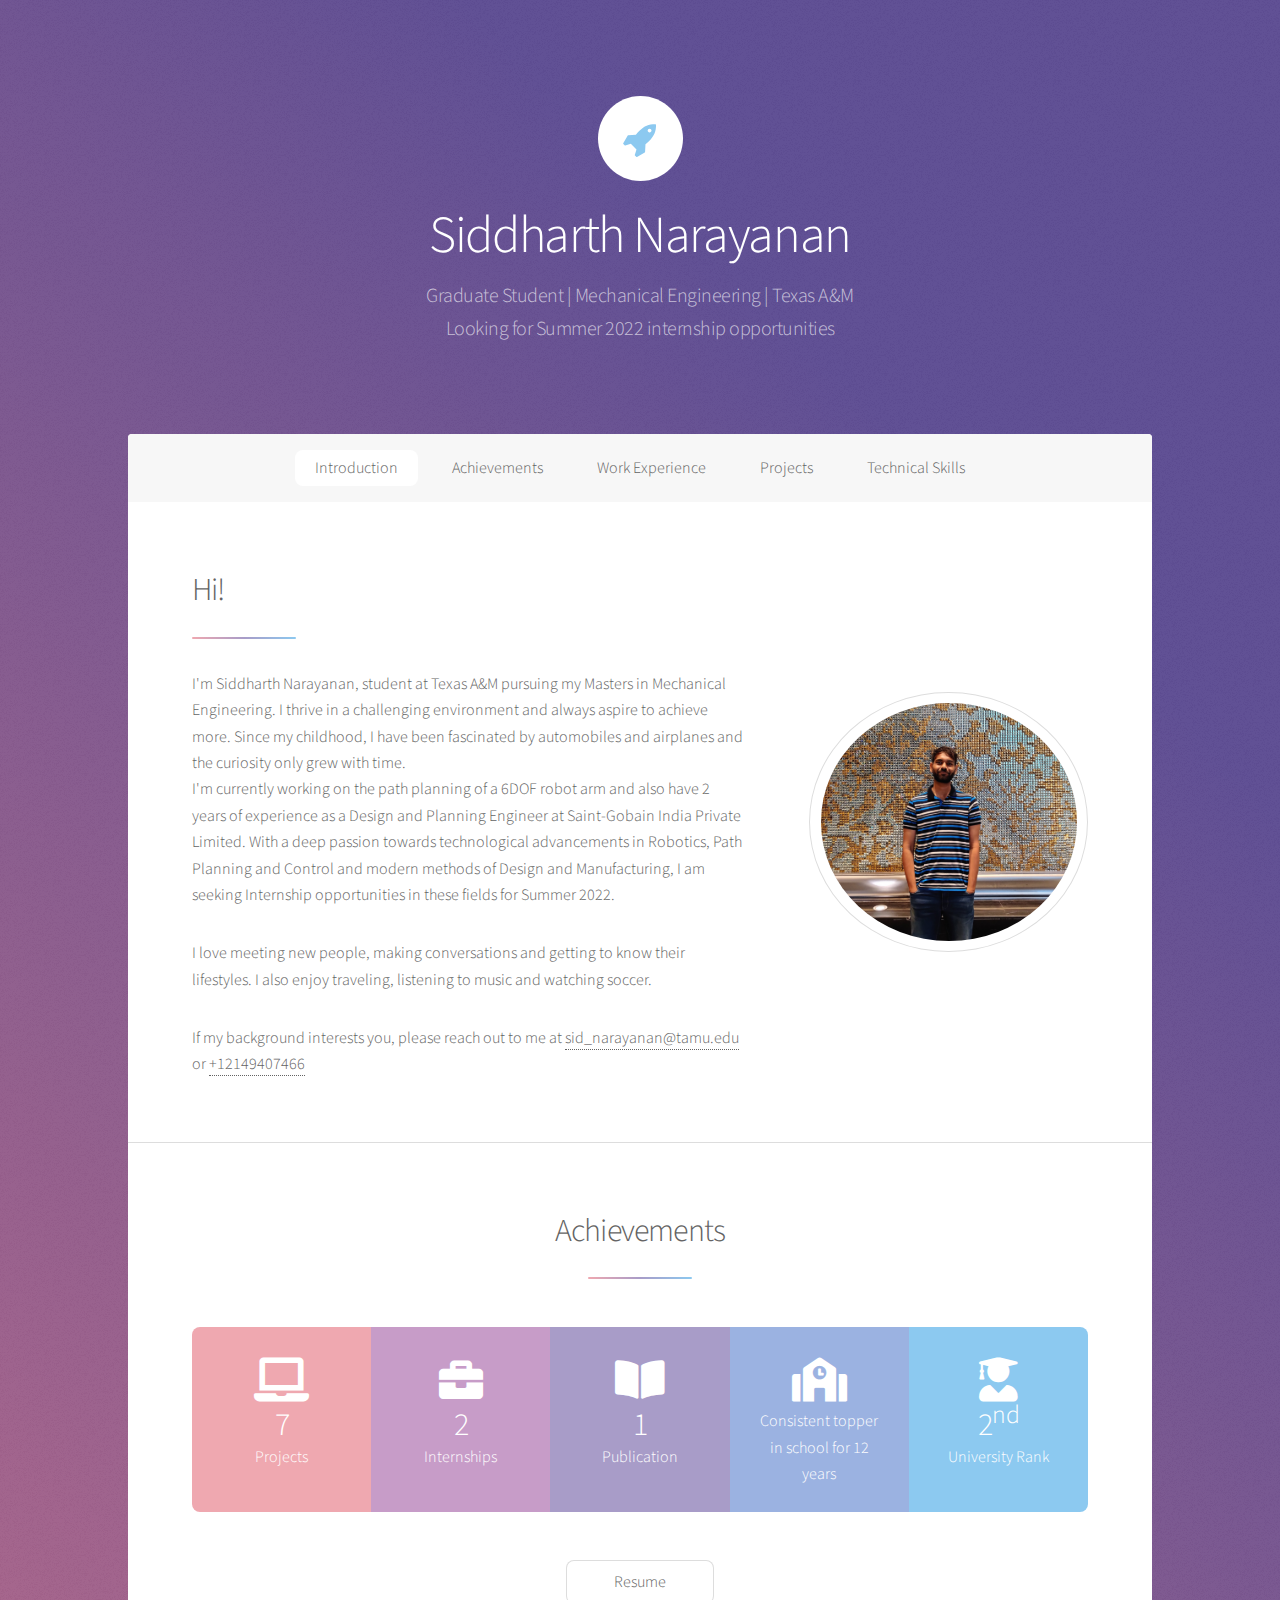
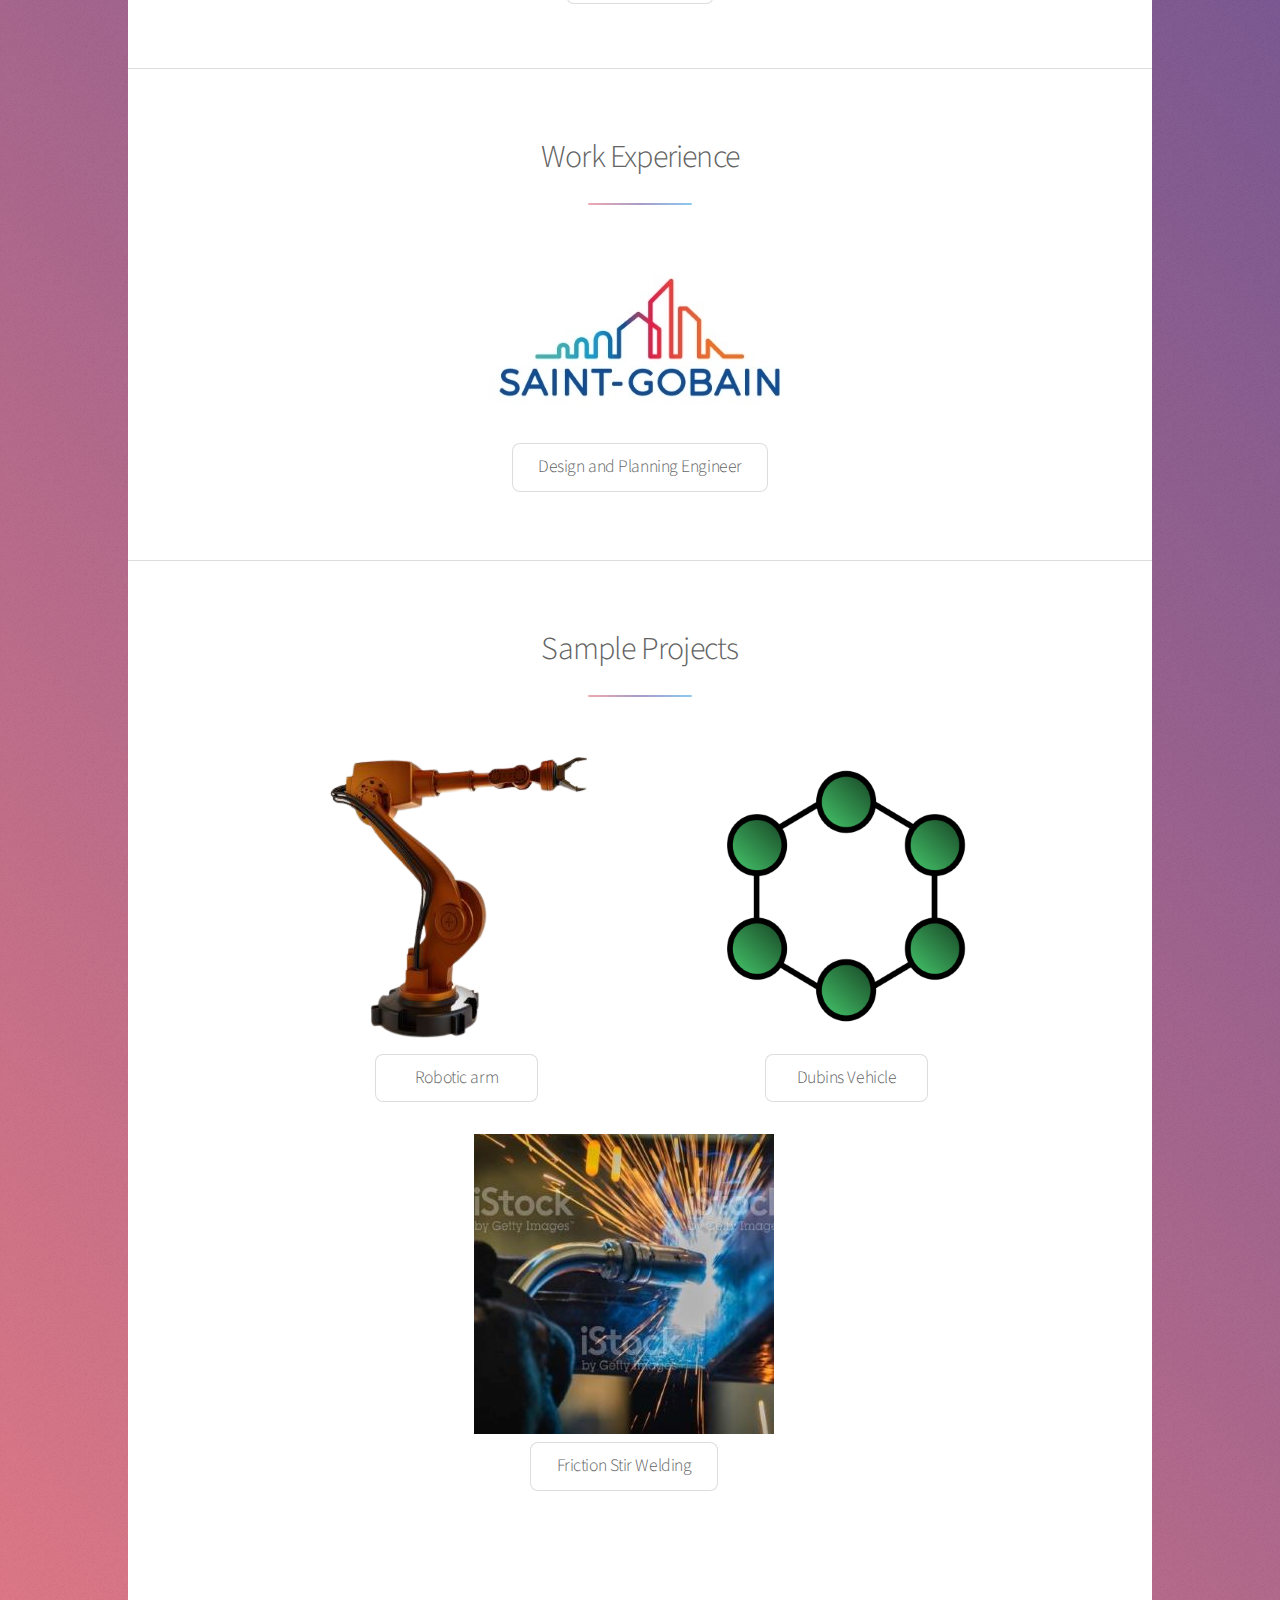
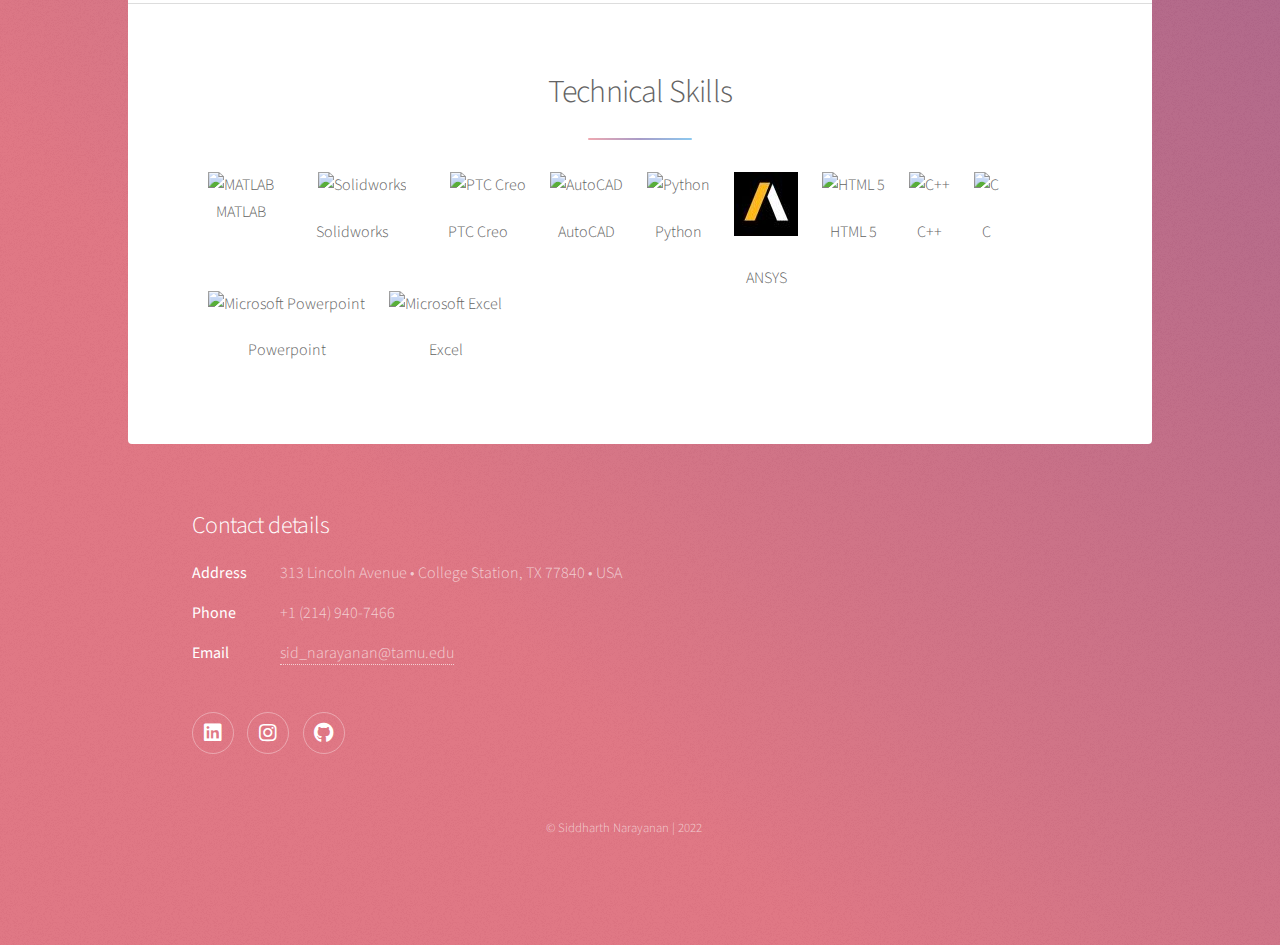
==== index.html @ 281c70d4 "Add files via upload" ====
<!DOCTYPE HTML>
<!--
	Stellar by HTML5 UP
	html5up.net | @ajlkn
	Free for personal and commercial use under the CCA 3.0 license (html5up.net/license)
-->
<html>
	<head>
		<title>Siddharth Narayanan | Portfolio</title>
		<meta charset="utf-8" />
		<meta name="viewport" content="width=device-width, initial-scale=1, user-scalable=no" />
		<link rel="stylesheet" href="assets/css/main.css" />
		<noscript><link rel="stylesheet" href="assets/css/noscript.css" /></noscript>
	</head>
	<body class="is-preload">

		<!-- Wrapper -->
			<div id="wrapper">

				<!-- Header -->
					<header id="header" class="alt">
						<span class="logo"><img src="images/logo.svg" alt="" /></span>
						<h1>Siddharth Narayanan</h1>
						<p>Graduate Student | Mechanical Engineering | Texas A&M <br />
						Looking for Summer 2022 internship opportunities</a></p>
					</header>

				<!-- Nav -->
					<nav id="nav">
						<ul>
							<li><a href="#intro" class="active">Introduction</a></li>
							<li><a href="#first"> Achievements</a></li>
							<li><a href="#second"> Work Experience</a></li>
							<li><a href="#third"> Projects</a></li>
							<li><a href="#cta">  Technical Skills </a></li>
						</ul>
					</nav>

				<!-- Main -->
					<div id="main">

						<!-- Introduction -->
							<section id="intro" class="main">
								<div class="spotlight">
									<div class="content">
										<header class="major">
											<h2>Hi!</h2>
										</header>
										<p>I'm Siddharth Narayanan, student at Texas A&M pursuing my Masters in 
										Mechanical Engineering. I thrive in a challenging environment and always aspire to achieve more. Since my childhood, I have been fascinated 
										by automobiles and airplanes and the curiosity only grew with time. <br>
										I'm currently working on the path planning of a 6DOF robot arm and also have 2 years of experience as a Design and Planning Engineer at Saint-Gobain
										India Private Limited. With a deep passion towards technological advancements in Robotics, Path Planning and Control and 
										modern methods of Design and Manufacturing, I am seeking Internship opportunities in these fields for Summer 2022.
																		
										</p>
										<p>I love meeting new people, making conversations and getting to know their lifestyles. I also enjoy traveling, listening to music and 
											watching soccer.
											</p><p>If my background interests you, please reach out to me at <a href="mailto: sid_narayanan@tamu.edu">sid_narayanan@tamu.edu</a> or 
											<a href="tel: +12149407466">+12149407466</a>	
											</a></p>
											</div>
									<span class="image"><img src="images/photo1.jpg" alt="" /></span>
								</div>
							</section>

							<section id="first" class="main special">
								<header class="major">
									<h2>Achievements</h2>
									<p>  </p>
								</header>
								<ul class="statistics">
									<li class="style1">
										<span class="icon solid fa-laptop"></span>
										<strong>7</strong> Projects
									</li>
									<li class="style2">
										<span class="icon solid fa-briefcase"></span>
										<strong>2</strong> Internships
									</li>
									<li class="style3">
										<span class="icon solid fa-book-open"></span>
										<strong>1</strong> Publication
									</li>
									
									<li class="style4">
										<span class="icon solid fa-school"></span>
										<strong></strong> Consistent topper in school for 12 years
									</li>
									<li class="style5">
										<span class="icon solid fa-user-graduate"></span>
										<strong>2<sup>nd</sup></strong> University Rank
									</li>
								</ul>
								
								<footer class="major">
									<ul class="actions special">
										<li><a href="https://drive.google.com/file/d/1MRCH_ECCJ4kxfR4cfVhWZgtIWSTdOeWS/view?usp=sharing" class="button">Resume</a></li>
									</ul>
								</footer>
							</section>

						<!-- First Section -->
							<section id="second" class="main special">
							<header class="major">
									<h2> Work Experience</h2>
							</header>
							<div class="features1">
								<article>
								
								<img src="images/photo2.jpg" alt="DP1_sg.html"  />	
									<div class="columns">
										<h4><a href="DP1_sg.html" class ="button"> Design and Planning Engineer</a></h4>
										<p></p>
									</div>
								</article>
								
							</div>
							</section>

						<!-- Second Section -->

						<section id="third" class="main special">
							<header class="major">
									<h2> Sample Projects</h2>
							</header>
							<div class="features">
							<article style = "margin: 0px 45px 0px 100px" >
								
								<img src="images/Robot.png" alt="Rob1.html"  />
									<div class="columns">
										<h4><a href="Rob1.html" class ="button"> Robotic arm </a></h4>
										<p></p>
									</div>
							</article>

							<article style = "margin: 0px 45px 0px 45px">
								
								<img src="images/dubins2.png" alt="dubins.html"  />	
									<div class="columns">
										<h4><a href="dubins.html" class ="button"> Dubins Vehicle</a></h4>
										<p></p>
									</div>
							</article>

							<article style = "margin: 0px 45px 0px 45px">
								
								<img src="images/Fricstir.jpg" alt="fricstir.html"  />	
									<div class="columns">
										<h4><a href="fricstir.html" class ="button"> Friction Stir Welding</a></h4>
										<p></p>
									</div>
							</article>

							</div>
							</section>
							

						<!-- Get Started -->
							<section id="cta" class="main special">
								<header class="major">
									<h2>Technical Skills</h2>
									<div class="row" style="margin-left: -0.5em;">
										<div class="column">
										 <figure><img src="https://img.icons8.com/fluency/80/000000/matlab.png"alt="MATLAB"/>
											<figcaption>MATLAB</figcaption></figure> 
										</div>
										<div class="column">
											<figure><img src="https://img.icons8.com/ios/64/000000/solidworks.png"style="margin: 0px 0px 20px 20px;"alt="Solidworks"/>
											   <figcaption>Solidworks</figcaption></figure> 
										</div>
										<div class="column">
											<figure><img src="https://img.icons8.com/flat-round/64/000000/ptc-creo.png"style="margin: 0px 0px 20px 20px;"alt="PTC Creo"/>
											   <figcaption>PTC Creo</figcaption></figure> 
										</div>
										<div class="column">
											<figure><img src="https://img.icons8.com/fluency/64/000000/autocad.png"style="margin: 0px 0px 20px 0px;"alt="AutoCAD"/>
											   <figcaption>AutoCAD</figcaption></figure> 
										</div>
										<div class="column">
											<figure><img src="https://img.icons8.com/color/64/000000/python--v1.png"style="margin: 0px 0px 20px 0px;"alt="Python"/>
											   <figcaption>Python</figcaption></figure> 
										</div>
										<div class="column">
											<figure><img src="images/ansys.jpg"style="margin: 0px 0px 20px 0px;"alt="ANSYS"/>
											   <figcaption>ANSYS</figcaption></figure> 
										</div>
									
										
										<div class="column">
											<figure><img src="https://img.icons8.com/color/64/000000/html-5--v1.png"style="margin: 0px 0px 20px 0px;"alt="HTML 5"/>
											   <figcaption>HTML 5</figcaption></figure> 
										</div>
										<div class="column">
											<figure><img src="https://img.icons8.com/ios/64/000000/c-plus-plus-logo.png"style="margin: 0px 0px 20px 0px;"alt="C++"/>
											   <figcaption>C++</figcaption></figure> 
										</div>
										<div class="column">
											<figure><img src="https://img.icons8.com/color/64/000000/c.png"style="margin: 0px 0px 20px 0px;"alt="C"/>
											   <figcaption>C</figcaption></figure> 
										</div>
										<div class="column">
											<figure><img src="https://img.icons8.com/color/64/000000/ms-powerpoint--v1.png"style="margin: 0px 0px 20px 0px;"alt="Microsoft Powerpoint"/>
											   <figcaption>Powerpoint</figcaption></figure> 
										</div>
										<div class="column">
											<figure><img src="https://img.icons8.com/color/64/000000/microsoft-excel-2019--v1.png"style="margin: 0px 0px 20px 0px;"alt="Microsoft Excel"/>
											   <figcaption>Excel</figcaption></figure> 
										</div>
										</div>
										
										
										

										
						
									  

								</header>
								</section>

					</div>

				<!-- Footer -->
				<footer id="footer">
					<section>
						<h2>Contact details</h2>
						<dl class="alt">
							<dt>Address</dt>
							<dd>313 Lincoln Avenue &bull; College Station, TX 77840 &bull; USA</dd>
							<dt>Phone</dt>
							<dd>+1 (214) 940-7466</dd>
							<dt>Email</dt>
							<dd><a href="#">sid_narayanan@tamu.edu</a></dd>
						</dl>	
						<ul class="icons">
							
							<li><a href="https://www.linkedin.com/in/sidnarayanan19/" class="icon brands fa-linkedin alt"><span class="label">Facebook</span></a></li>
							<li><a href="https://www.instagram.com/meet.siddharth/" class="icon brands fa-instagram alt"><span class="label">Instagram</span></a></li>
							<li><a href="#" class="icon brands fa-github alt"><span class="label">GitHub</span></a></li>
							
						</ul>
					</section>
					<p class="copyright">&copy; Siddharth Narayanan | 2022
				</footer>

			</div>

		<!-- Scripts -->
			<script src="assets/js/jquery.min.js"></script>
			<script src="assets/js/jquery.scrollex.min.js"></script>
			<script src="assets/js/jquery.scrolly.min.js"></script>
			<script src="assets/js/browser.min.js"></script>
			<script src="assets/js/breakpoints.min.js"></script>
			<script src="assets/js/util.js"></script>
			<script src="assets/js/main.js"></script>

	</body>
</html>
---- assets/css/main.css ----
@import url(fontawesome-all.min.css);
@import 'https://fonts.googleapis.com/css?family=Source+Sans+Pro:300,400';

/*
	Stellar by HTML5 UP
	html5up.net | @ajlkn
	Free for personal and commercial use under the CCA 3.0 license (html5up.net/license)
*/

html, body, div, span, applet, object,
iframe, h1, h2, h3, h4, h5, h6, p, blockquote,
pre, a, abbr, acronym, address, big, cite,
code, del, dfn, em, img, ins, kbd, q, s, samp,
small, strike, strong, sub, sup, tt, var, b,
u, i, center, dl, dt, dd, ol, ul, li, fieldset,
form, label, legend, table, caption, tbody,
tfoot, thead, tr, th, td, article, aside,
canvas, details, embed, figure, figcaption,
footer, header, hgroup, menu, nav, output, ruby,
section, summary, time, mark, audio, video {
	margin: 0;
	padding: 0;
	border: 0;
	font-size: 100%;
	font: inherit;
	vertical-align: baseline;}

article, aside, details, figcaption, figure,
footer, header, hgroup, menu, nav, section {
	display: block;}

body {
	line-height: 1;
}

ol, ul {
	list-style: none;
}

blockquote, q {
	quotes: none;
}

	blockquote:before, blockquote:after, q:before, q:after {
		content: '';
		content: none;
	}

table {
	border-collapse: collapse;
	border-spacing: 0;
}

body {
	-webkit-text-size-adjust: none;
}

mark {
	background-color: transparent;
	color: inherit;
}

input::-moz-focus-inner {
	border: 0;
	padding: 0;
}

input, select, textarea {
	-moz-appearance: none;
	-webkit-appearance: none;
	-ms-appearance: none;
	appearance: none;
}

/* Basic */

	@-ms-viewport {
		width: device-width;
	}

	body {
		-ms-overflow-style: scrollbar;
	}

	@media screen and (max-width: 480px) {

		html, body {
			min-width: 320px;
		}

	}

	html {
		box-sizing: border-box;
	}

	*, *:before, *:after {
		box-sizing: inherit;
	}

	body {
		background-color: #935d8c;
		background-image: url("images/overlay.png"), -moz-linear-gradient(45deg, #e37682 15%, #5f4d93 85%);
		background-image: url("images/overlay.png"), -webkit-linear-gradient(45deg, #e37682 15%, #5f4d93 85%);
		background-image: url("images/overlay.png"), -ms-linear-gradient(45deg, #e37682 15%, #5f4d93 85%);
		background-image: url("images/overlay.png"), linear-gradient(45deg, #e37682 15%, #5f4d93 85%);
	}

		body.is-preload *, body.is-preload *:before, body.is-preload *:after {
			-moz-animation: none !important;
			-webkit-animation: none !important;
			-ms-animation: none !important;
			animation: none !important;
			-moz-transition: none !important;
			-webkit-transition: none !important;
			-ms-transition: none !important;
			transition: none !important;
		}

/* Type */

	body {
		background-color: #935d8c;
		color: rgba(255, 255, 255, 0.65);
	}

	body, input, select, textarea {
		font-family: "Source Sans Pro", Helvetica, sans-serif;
		font-size: 17pt;
		font-weight: 300;
		line-height: 1.65;
	}

		@media screen and (max-width: 1680px) {

			body, input, select, textarea {
				font-size: 14pt;
			}

		}

		@media screen and (max-width: 1280px) {

			body, input, select, textarea {
				font-size: 12pt;
			}

		}

		@media screen and (max-width: 360px) {

			body, input, select, textarea {
				font-size: 11pt;
			}

		}

	a {
		-moz-transition: color 0.2s ease, border-bottom 0.2s ease;
		-webkit-transition: color 0.2s ease, border-bottom 0.2s ease;
		-ms-transition: color 0.2s ease, border-bottom 0.2s ease;
		transition: color 0.2s ease, border-bottom 0.2s ease;
		text-decoration: none;
		border-bottom: dotted 1px;
		color: inherit;
	}

		a:hover {
			border-bottom-color: transparent;
		}

	strong, b {
		font-weight: 400;
	}

	em, i {
		font-style: italic;
	}

	p {
		margin: 0 0 2em 0;
	}

		p.content {
			-moz-columns: 20em 2;
			-webkit-columns: 20em 2;
			-ms-columns: 20em 2;
			columns: 20em 2;
			-moz-column-gap: 2em;
			-webkit-column-gap: 2em;
			-ms-column-gap: 2em;
			column-gap: 2em;
			text-align: justify;
		}

	h1, h2, h3, h4, h5, h6 {
		font-weight: 300;
		line-height: 1.5;
		margin: 0 0 0.7em 0;
		letter-spacing: -0.025em;
	}

		h1 a, h2 a, h3 a, h4 a, h5 a, h6 a {
			color: inherit;
			text-decoration: none;
		}

	h1 {
		font-size: 2.5em;
		line-height: 1.2;
	}

	h2 {
		font-size: 1.5em;
	}

	h3 {
		font-size: 1.25em;
	}

	h4 {
		font-size: 1.1em;
	}

	h5 {
		font-size: 0.9em;
	}

	h6 {
		font-size: 0.7em;
	}

	@media screen and (max-width: 736px) {

		h1 {
			font-size: 2em;
		}

	}

	sub {
		font-size: 0.8em;
		position: relative;
		top: 0.5em;
	}

	sup {
		font-size: 0.8em;
		position: relative;
		top: -0.5em;
	}

	blockquote {
		border-left: solid 4px;
		font-style: italic;
		margin: 0 0 2em 0;
		padding: 0.5em 0 0.5em 2em;
	}

	code {
		border-radius: 8px;
		border: solid 1px;
		font-family: "Courier New", monospace;
		font-size: 0.9em;
		margin: 0 0.25em;
		padding: 0.25em 0.65em;
	}

	pre {
		-webkit-overflow-scrolling: touch;
		font-family: "Courier New", monospace;
		font-size: 0.9em;
		margin: 0 0 2em 0;
	}

		pre code {
			display: block;
			line-height: 1.75;
			padding: 1em 1.5em;
			overflow-x: auto;
		}

	hr {
		border: 0;
		border-bottom: solid 1px;
		margin: 2em 0;
	}

		hr.major {
			margin: 3em 0;
		}

	.align-left {
		text-align: left;
	}

	.align-center {
		text-align: center;
	}

	.align-right {
		text-align: right;
	}

	input, select, textarea {
		color: #ffffff;
	}

	a:hover {
		color: #ffffff;
	}

	strong, b {
		color: #ffffff;
	}

	h1, h2, h3, h4, h5, h6 {
		color: #ffffff;
	}

	blockquote {
		border-left-color: rgba(255, 255, 255, 0.35);
	}

	code {
		background: rgba(255, 255, 255, 0.075);
		border-color: rgba(255, 255, 255, 0.35);
	}

	hr {
		border-bottom-color: rgba(255, 255, 255, 0.35);
	}

/* Row */

	.row {
		display: flex;
		flex-wrap: wrap;
		box-sizing: border-box;
		align-items: stretch;
	}

		.row > * {
			box-sizing: border-box;
		}

		.row.gtr-uniform > * > :last-child {
			margin-bottom: 0;
		}

		.row.aln-left {
			justify-content: flex-start;
		}

		.row.aln-center {
			justify-content: center;
		}

		.row.aln-right {
			justify-content: flex-end;
		}

		.row.aln-top {
			align-items: flex-start;
		}

		.row.aln-middle {
			align-items: center;
		}

		.row.aln-bottom {
			align-items: flex-end;
		}

		.row > .imp {
			order: -1;
		}

		.row > .col-1 {
			width: 8.33333%;
		}

		.row > .off-1 {
			margin-left: 8.33333%;
		}

		.row > .col-2 {
			width: 16.66667%;
		}

		.row > .off-2 {
			margin-left: 16.66667%;
		}

		.row > .col-3 {
			width: 25%;
		}

		.row > .off-3 {
			margin-left: 25%;
		}

		.row > .col-4 {
			width: 33.33333%;
		}

		.row > .off-4 {
			margin-left: 33.33333%;
		}

		.row > .col-5 {
			width: 41.66667%;
		}

		.row > .off-5 {
			margin-left: 41.66667%;
		}

		.row > .col-6 {
			width: 50%;
		}

		.row > .off-6 {
			margin-left: 50%;
		}

		.row > .col-7 {
			width: 58.33333%;
		}

		.row > .off-7 {
			margin-left: 58.33333%;
		}

		.row > .col-8 {
			width: 66.66667%;
		}

		.row > .off-8 {
			margin-left: 66.66667%;
		}

		.row > .col-9 {
			width: 75%;
		}

		.row > .off-9 {
			margin-left: 75%;
		}

		.row > .col-10 {
			width: 83.33333%;
		}

		.row > .off-10 {
			margin-left: 83.33333%;
		}

		.row > .col-11 {
			width: 91.66667%;
		}

		.row > .off-11 {
			margin-left: 91.66667%;
		}

		.row > .col-12 {
			width: 100%;
		}

		.row > .off-12 {
			margin-left: 100%;
		}

		.row.gtr-0 {
			margin-top: 0;
			margin-left: 0em;
		}

			.row.gtr-0 > * {
				padding: 0 0 0 0em;
			}

			.row.gtr-0.gtr-uniform {
				margin-top: 0em;
			}

				.row.gtr-0.gtr-uniform > * {
					padding-top: 0em;
				}

		.row.gtr-25 {
			margin-top: 0;
			margin-left: -0.375em;
		}

			.row.gtr-25 > * {
				padding: 0 0 0 0.375em;
			}

			.row.gtr-25.gtr-uniform {
				margin-top: -0.375em;
			}

				.row.gtr-25.gtr-uniform > * {
					padding-top: 0.375em;
				}

		.row.gtr-50 {
			margin-top: 0;
			margin-left: -0.75em;
		}

			.row.gtr-50 > * {
				padding: 0 0 0 0.75em;
			}

			.row.gtr-50.gtr-uniform {
				margin-top: -0.75em;
			}

				.row.gtr-50.gtr-uniform > * {
					padding-top: 0.75em;
				}

		.row {
			margin-top: 0;
			margin-left: -1.5em;
		}

			.row > * {
				padding: 0 0 0 1.5em;
			}

			.row.gtr-uniform {
				margin-top: -1.5em;
			}

				.row.gtr-uniform > * {
					padding-top: 1.5em;
				}

		.row.gtr-150 {
			margin-top: 0;
			margin-left: -2.25em;
		}

			.row.gtr-150 > * {
				padding: 0 0 0 2.25em;
			}

			.row.gtr-150.gtr-uniform {
				margin-top: -2.25em;
			}

				.row.gtr-150.gtr-uniform > * {
					padding-top: 2.25em;
				}

		.row.gtr-200 {
			margin-top: 0;
			margin-left: -3em;
		}

			.row.gtr-200 > * {
				padding: 0 0 0 3em;
			}

			.row.gtr-200.gtr-uniform {
				margin-top: -3em;
			}

				.row.gtr-200.gtr-uniform > * {
					padding-top: 3em;
				}

		@media screen and (max-width: 1680px) {

			.row {
				display: flex;
				flex-wrap: wrap;
				box-sizing: border-box;
				align-items: stretch;
			}

				.row > * {
					box-sizing: border-box;
				}

				.row.gtr-uniform > * > :last-child {
					margin-bottom: 0;
				}

				.row.aln-left {
					justify-content: flex-start;
				}

				.row.aln-center {
					justify-content: center;
				}

				.row.aln-right {
					justify-content: flex-end;
				}

				.row.aln-top {
					align-items: flex-start;
				}

				.row.aln-middle {
					align-items: center;
				}

				.row.aln-bottom {
					align-items: flex-end;
				}

				.row > .imp-xlarge {
					order: -1;
				}

				.row > .col-1-xlarge {
					width: 8.33333%;
				}

				.row > .off-1-xlarge {
					margin-left: 8.33333%;
				}

				.row > .col-2-xlarge {
					width: 16.66667%;
				}

				.row > .off-2-xlarge {
					margin-left: 16.66667%;
				}

				.row > .col-3-xlarge {
					width: 25%;
				}

				.row > .off-3-xlarge {
					margin-left: 25%;
				}

				.row > .col-4-xlarge {
					width: 33.33333%;
				}

				.row > .off-4-xlarge {
					margin-left: 33.33333%;
				}

				.row > .col-5-xlarge {
					width: 41.66667%;
				}

				.row > .off-5-xlarge {
					margin-left: 41.66667%;
				}

				.row > .col-6-xlarge {
					width: 50%;
				}

				.row > .off-6-xlarge {
					margin-left: 50%;
				}

				.row > .col-7-xlarge {
					width: 58.33333%;
				}

				.row > .off-7-xlarge {
					margin-left: 58.33333%;
				}

				.row > .col-8-xlarge {
					width: 66.66667%;
				}

				.row > .off-8-xlarge {
					margin-left: 66.66667%;
				}

				.row > .col-9-xlarge {
					width: 75%;
				}

				.row > .off-9-xlarge {
					margin-left: 75%;
				}

				.row > .col-10-xlarge {
					width: 83.33333%;
				}

				.row > .off-10-xlarge {
					margin-left: 83.33333%;
				}

				.row > .col-11-xlarge {
					width: 91.66667%;
				}

				.row > .off-11-xlarge {
					margin-left: 91.66667%;
				}

				.row > .col-12-xlarge {
					width: 100%;
				}

				.row > .off-12-xlarge {
					margin-left: 100%;
				}

				.row.gtr-0 {
					margin-top: 0;
					margin-left: 0em;
				}

					.row.gtr-0 > * {
						padding: 0 0 0 0em;
					}

					.row.gtr-0.gtr-uniform {
						margin-top: 0em;
					}

						.row.gtr-0.gtr-uniform > * {
							padding-top: 0em;
						}

				.row.gtr-25 {
					margin-top: 0;
					margin-left: -0.375em;
				}

					.row.gtr-25 > * {
						padding: 0 0 0 0.375em;
					}

					.row.gtr-25.gtr-uniform {
						margin-top: -0.375em;
					}

						.row.gtr-25.gtr-uniform > * {
							padding-top: 0.375em;
						}

				.row.gtr-50 {
					margin-top: 0;
					margin-left: -0.75em;
				}

					.row.gtr-50 > * {
						padding: 0 0 0 0.75em;
					}

					.row.gtr-50.gtr-uniform {
						margin-top: -0.75em;
					}

						.row.gtr-50.gtr-uniform > * {
							padding-top: 0.75em;
						}

				.row {
					margin-top: 0;
					margin-left: -1.5em;
				}

					.row > * {
						padding: 0 0 0 1.5em;
					}

					.row.gtr-uniform {
						margin-top: -1.5em;
					}

						.row.gtr-uniform > * {
							padding-top: 1.5em;
						}

				.row.gtr-150 {
					margin-top: 0;
					margin-left: -2.25em;
				}

					.row.gtr-150 > * {
						padding: 0 0 0 2.25em;
					}

					.row.gtr-150.gtr-uniform {
						margin-top: -2.25em;
					}

						.row.gtr-150.gtr-uniform > * {
							padding-top: 2.25em;
						}

				.row.gtr-200 {
					margin-top: 0;
					margin-left: -3em;
				}

					.row.gtr-200 > * {
						padding: 0 0 0 3em;
					}

					.row.gtr-200.gtr-uniform {
						margin-top: -3em;
					}

						.row.gtr-200.gtr-uniform > * {
							padding-top: 3em;
						}

		}

		@media screen and (max-width: 1280px) {

			.row {
				display: flex;
				flex-wrap: wrap;
				box-sizing: border-box;
				align-items: stretch;
			}

				.row > * {
					box-sizing: border-box;
				}

				.row.gtr-uniform > * > :last-child {
					margin-bottom: 0;
				}

				.row.aln-left {
					justify-content: flex-start;
				}

				.row.aln-center {
					justify-content: center;
				}

				.row.aln-right {
					justify-content: flex-end;
				}

				.row.aln-top {
					align-items: flex-start;
				}

				.row.aln-middle {
					align-items: center;
				}

				.row.aln-bottom {
					align-items: flex-end;
				}

				.row > .imp-large {
					order: -1;
				}

				.row > .col-1-large {
					width: 8.33333%;
				}

				.row > .off-1-large {
					margin-left: 8.33333%;
				}

				.row > .col-2-large {
					width: 16.66667%;
				}

				.row > .off-2-large {
					margin-left: 16.66667%;
				}

				.row > .col-3-large {
					width: 25%;
				}

				.row > .off-3-large {
					margin-left: 25%;
				}

				.row > .col-4-large {
					width: 33.33333%;
				}

				.row > .off-4-large {
					margin-left: 33.33333%;
				}

				.row > .col-5-large {
					width: 41.66667%;
				}

				.row > .off-5-large {
					margin-left: 41.66667%;
				}

				.row > .col-6-large {
					width: 50%;
				}

				.row > .off-6-large {
					margin-left: 50%;
				}

				.row > .col-7-large {
					width: 58.33333%;
				}

				.row > .off-7-large {
					margin-left: 58.33333%;
				}

				.row > .col-8-large {
					width: 66.66667%;
				}

				.row > .off-8-large {
					margin-left: 66.66667%;
				}

				.row > .col-9-large {
					width: 75%;
				}

				.row > .off-9-large {
					margin-left: 75%;
				}

				.row > .col-10-large {
					width: 83.33333%;
				}

				.row > .off-10-large {
					margin-left: 83.33333%;
				}

				.row > .col-11-large {
					width: 91.66667%;
				}

				.row > .off-11-large {
					margin-left: 91.66667%;
				}

				.row > .col-12-large {
					width: 100%;
				}

				.row > .off-12-large {
					margin-left: 100%;
				}

				.row.gtr-0 {
					margin-top: 0;
					margin-left: 0em;
				}

					.row.gtr-0 > * {
						padding: 0 0 0 0em;
					}

					.row.gtr-0.gtr-uniform {
						margin-top: 0em;
					}

						.row.gtr-0.gtr-uniform > * {
							padding-top: 0em;
						}

				.row.gtr-25 {
					margin-top: 0;
					margin-left: -0.375em;
				}

					.row.gtr-25 > * {
						padding: 0 0 0 0.375em;
					}

					.row.gtr-25.gtr-uniform {
						margin-top: -0.375em;
					}

						.row.gtr-25.gtr-uniform > * {
							padding-top: 0.375em;
						}

				.row.gtr-50 {
					margin-top: 0;
					margin-left: -0.75em;
				}

					.row.gtr-50 > * {
						padding: 0 0 0 0.75em;
					}

					.row.gtr-50.gtr-uniform {
						margin-top: -0.75em;
					}

						.row.gtr-50.gtr-uniform > * {
							padding-top: 0.75em;
						}

				.row {
					margin-top: 0;
					margin-left: -1.5em;
				}

					.row > * {
						padding: 0 0 0 1.5em;
					}

					.row.gtr-uniform {
						margin-top: -1.5em;
					}

						.row.gtr-uniform > * {
							padding-top: 1.5em;
						}

				.row.gtr-150 {
					margin-top: 0;
					margin-left: -2.25em;
				}

					.row.gtr-150 > * {
						padding: 0 0 0 2.25em;
					}

					.row.gtr-150.gtr-uniform {
						margin-top: -2.25em;
					}

						.row.gtr-150.gtr-uniform > * {
							padding-top: 2.25em;
						}

				.row.gtr-200 {
					margin-top: 0;
					margin-left: -3em;
				}

					.row.gtr-200 > * {
						padding: 0 0 0 3em;
					}

					.row.gtr-200.gtr-uniform {
						margin-top: -3em;
					}

						.row.gtr-200.gtr-uniform > * {
							padding-top: 3em;
						}

		}

		@media screen and (max-width: 980px) {

			.row {
				display: flex;
				flex-wrap: wrap;
				box-sizing: border-box;
				align-items: stretch;
			}

				.row > * {
					box-sizing: border-box;
				}

				.row.gtr-uniform > * > :last-child {
					margin-bottom: 0;
				}

				.row.aln-left {
					justify-content: flex-start;
				}

				.row.aln-center {
					justify-content: center;
				}

				.row.aln-right {
					justify-content: flex-end;
				}

				.row.aln-top {
					align-items: flex-start;
				}

				.row.aln-middle {
					align-items: center;
				}

				.row.aln-bottom {
					align-items: flex-end;
				}

				.row > .imp-medium {
					order: -1;
				}

				.row > .col-1-medium {
					width: 8.33333%;
				}

				.row > .off-1-medium {
					margin-left: 8.33333%;
				}

				.row > .col-2-medium {
					width: 16.66667%;
				}

				.row > .off-2-medium {
					margin-left: 16.66667%;
				}

				.row > .col-3-medium {
					width: 25%;
				}

				.row > .off-3-medium {
					margin-left: 25%;
				}

				.row > .col-4-medium {
					width: 33.33333%;
				}

				.row > .off-4-medium {
					margin-left: 33.33333%;
				}

				.row > .col-5-medium {
					width: 41.66667%;
				}

				.row > .off-5-medium {
					margin-left: 41.66667%;
				}

				.row > .col-6-medium {
					width: 50%;
				}

				.row > .off-6-medium {
					margin-left: 50%;
				}

				.row > .col-7-medium {
					width: 58.33333%;
				}

				.row > .off-7-medium {
					margin-left: 58.33333%;
				}

				.row > .col-8-medium {
					width: 66.66667%;
				}

				.row > .off-8-medium {
					margin-left: 66.66667%;
				}

				.row > .col-9-medium {
					width: 75%;
				}

				.row > .off-9-medium {
					margin-left: 75%;
				}

				.row > .col-10-medium {
					width: 83.33333%;
				}

				.row > .off-10-medium {
					margin-left: 83.33333%;
				}

				.row > .col-11-medium {
					width: 91.66667%;
				}

				.row > .off-11-medium {
					margin-left: 91.66667%;
				}

				.row > .col-12-medium {
					width: 100%;
				}

				.row > .off-12-medium {
					margin-left: 100%;
				}

				.row.gtr-0 {
					margin-top: 0;
					margin-left: 0em;
				}

					.row.gtr-0 > * {
						padding: 0 0 0 0em;
					}

					.row.gtr-0.gtr-uniform {
						margin-top: 0em;
					}

						.row.gtr-0.gtr-uniform > * {
							padding-top: 0em;
						}

				.row.gtr-25 {
					margin-top: 0;
					margin-left: -0.375em;
				}

					.row.gtr-25 > * {
						padding: 0 0 0 0.375em;
					}

					.row.gtr-25.gtr-uniform {
						margin-top: -0.375em;
					}

						.row.gtr-25.gtr-uniform > * {
							padding-top: 0.375em;
						}

				.row.gtr-50 {
					margin-top: 0;
					margin-left: -0.75em;
				}

					.row.gtr-50 > * {
						padding: 0 0 0 0.75em;
					}

					.row.gtr-50.gtr-uniform {
						margin-top: -0.75em;
					}

						.row.gtr-50.gtr-uniform > * {
							padding-top: 0.75em;
						}

				.row {
					margin-top: 0;
					margin-left: -1.5em;
				}

					.row > * {
						padding: 0 0 0 1.5em;
					}

					.row.gtr-uniform {
						margin-top: -1.5em;
					}

						.row.gtr-uniform > * {
							padding-top: 1.5em;
						}

				.row.gtr-150 {
					margin-top: 0;
					margin-left: -2.25em;
				}

					.row.gtr-150 > * {
						padding: 0 0 0 2.25em;
					}

					.row.gtr-150.gtr-uniform {
						margin-top: -2.25em;
					}

						.row.gtr-150.gtr-uniform > * {
							padding-top: 2.25em;
						}

				.row.gtr-200 {
					margin-top: 0;
					margin-left: -3em;
				}

					.row.gtr-200 > * {
						padding: 0 0 0 3em;
					}

					.row.gtr-200.gtr-uniform {
						margin-top: -3em;
					}

						.row.gtr-200.gtr-uniform > * {
							padding-top: 3em;
						}

		}

		@media screen and (max-width: 736px) {

			.row {
				display: flex;
				flex-wrap: wrap;
				box-sizing: border-box;
				align-items: stretch;
			}

				.row > * {
					box-sizing: border-box;
				}

				.row.gtr-uniform > * > :last-child {
					margin-bottom: 0;
				}

				.row.aln-left {
					justify-content: flex-start;
				}

				.row.aln-center {
					justify-content: center;
				}

				.row.aln-right {
					justify-content: flex-end;
				}

				.row.aln-top {
					align-items: flex-start;
				}

				.row.aln-middle {
					align-items: center;
				}

				.row.aln-bottom {
					align-items: flex-end;
				}

				.row > .imp-small {
					order: -1;
				}

				.row > .col-1-small {
					width: 8.33333%;
				}

				.row > .off-1-small {
					margin-left: 8.33333%;
				}

				.row > .col-2-small {
					width: 16.66667%;
				}

				.row > .off-2-small {
					margin-left: 16.66667%;
				}

				.row > .col-3-small {
					width: 25%;
				}

				.row > .off-3-small {
					margin-left: 25%;
				}

				.row > .col-4-small {
					width: 33.33333%;
				}

				.row > .off-4-small {
					margin-left: 33.33333%;
				}

				.row > .col-5-small {
					width: 41.66667%;
				}

				.row > .off-5-small {
					margin-left: 41.66667%;
				}

				.row > .col-6-small {
					width: 50%;
				}

				.row > .off-6-small {
					margin-left: 50%;
				}

				.row > .col-7-small {
					width: 58.33333%;
				}

				.row > .off-7-small {
					margin-left: 58.33333%;
				}

				.row > .col-8-small {
					width: 66.66667%;
				}

				.row > .off-8-small {
					margin-left: 66.66667%;
				}

				.row > .col-9-small {
					width: 75%;
				}

				.row > .off-9-small {
					margin-left: 75%;
				}

				.row > .col-10-small {
					width: 83.33333%;
				}

				.row > .off-10-small {
					margin-left: 83.33333%;
				}

				.row > .col-11-small {
					width: 91.66667%;
				}

				.row > .off-11-small {
					margin-left: 91.66667%;
				}

				.row > .col-12-small {
					width: 100%;
				}

				.row > .off-12-small {
					margin-left: 100%;
				}

				.row.gtr-0 {
					margin-top: 0;
					margin-left: 0em;
				}

					.row.gtr-0 > * {
						padding: 0 0 0 0em;
					}

					.row.gtr-0.gtr-uniform {
						margin-top: 0em;
					}

						.row.gtr-0.gtr-uniform > * {
							padding-top: 0em;
						}

				.row.gtr-25 {
					margin-top: 0;
					margin-left: -0.25em;
				}

					.row.gtr-25 > * {
						padding: 0 0 0 0.25em;
					}

					.row.gtr-25.gtr-uniform {
						margin-top: -0.25em;
					}

						.row.gtr-25.gtr-uniform > * {
							padding-top: 0.25em;
						}

				.row.gtr-50 {
					margin-top: 0;
					margin-left: -0.5em;
				}

					.row.gtr-50 > * {
						padding: 0 0 0 0.5em;
					}

					.row.gtr-50.gtr-uniform {
						margin-top: -0.5em;
					}

						.row.gtr-50.gtr-uniform > * {
							padding-top: 0.5em;
						}

				.row {
					margin-top: 0;
					margin-left: -1em;
				}

					.row > * {
						padding: 0 0 0 1em;
					}

					.row.gtr-uniform {
						margin-top: -1em;
					}

						.row.gtr-uniform > * {
							padding-top: 1em;
						}

				.row.gtr-150 {
					margin-top: 0;
					margin-left: -1.5em;
				}

					.row.gtr-150 > * {
						padding: 0 0 0 1.5em;
					}

					.row.gtr-150.gtr-uniform {
						margin-top: -1.5em;
					}

						.row.gtr-150.gtr-uniform > * {
							padding-top: 1.5em;
						}

				.row.gtr-200 {
					margin-top: 0;
					margin-left: -2em;
				}

					.row.gtr-200 > * {
						padding: 0 0 0 2em;
					}

					.row.gtr-200.gtr-uniform {
						margin-top: -2em;
					}

						.row.gtr-200.gtr-uniform > * {
							padding-top: 2em;
						}

		}

		@media screen and (max-width: 480px) {

			.row {
				display: flex;
				flex-wrap: wrap;
				box-sizing: border-box;
				align-items: stretch;
			}

				.row > * {
					box-sizing: border-box;
				}

				.row.gtr-uniform > * > :last-child {
					margin-bottom: 0;
				}

				.row.aln-left {
					justify-content: flex-start;
				}

				.row.aln-center {
					justify-content: center;
				}

				.row.aln-right {
					justify-content: flex-end;
				}

				.row.aln-top {
					align-items: flex-start;
				}

				.row.aln-middle {
					align-items: center;
				}

				.row.aln-bottom {
					align-items: flex-end;
				}

				.row > .imp-xsmall {
					order: -1;
				}

				.row > .col-1-xsmall {
					width: 8.33333%;
				}

				.row > .off-1-xsmall {
					margin-left: 8.33333%;
				}

				.row > .col-2-xsmall {
					width: 16.66667%;
				}

				.row > .off-2-xsmall {
					margin-left: 16.66667%;
				}

				.row > .col-3-xsmall {
					width: 25%;
				}

				.row > .off-3-xsmall {
					margin-left: 25%;
				}

				.row > .col-4-xsmall {
					width: 33.33333%;
				}

				.row > .off-4-xsmall {
					margin-left: 33.33333%;
				}

				.row > .col-5-xsmall {
					width: 41.66667%;
				}

				.row > .off-5-xsmall {
					margin-left: 41.66667%;
				}

				.row > .col-6-xsmall {
					width: 50%;
				}

				.row > .off-6-xsmall {
					margin-left: 50%;
				}

				.row > .col-7-xsmall {
					width: 58.33333%;
				}

				.row > .off-7-xsmall {
					margin-left: 58.33333%;
				}

				.row > .col-8-xsmall {
					width: 66.66667%;
				}

				.row > .off-8-xsmall {
					margin-left: 66.66667%;
				}

				.row > .col-9-xsmall {
					width: 75%;
				}

				.row > .off-9-xsmall {
					margin-left: 75%;
				}

				.row > .col-10-xsmall {
					width: 83.33333%;
				}

				.row > .off-10-xsmall {
					margin-left: 83.33333%;
				}

				.row > .col-11-xsmall {
					width: 91.66667%;
				}

				.row > .off-11-xsmall {
					margin-left: 91.66667%;
				}

				.row > .col-12-xsmall {
					width: 100%;
				}

				.row > .off-12-xsmall {
					margin-left: 100%;
				}

				.row.gtr-0 {
					margin-top: 0;
					margin-left: 0em;
				}

					.row.gtr-0 > * {
						padding: 0 0 0 0em;
					}

					.row.gtr-0.gtr-uniform {
						margin-top: 0em;
					}

						.row.gtr-0.gtr-uniform > * {
							padding-top: 0em;
						}

				.row.gtr-25 {
					margin-top: 0;
					margin-left: -0.3125em;
				}

					.row.gtr-25 > * {
						padding: 0 0 0 0.3125em;
					}

					.row.gtr-25.gtr-uniform {
						margin-top: -0.3125em;
					}

						.row.gtr-25.gtr-uniform > * {
							padding-top: 0.3125em;
						}

				.row.gtr-50 {
					margin-top: 0;
					margin-left: -0.625em;
				}

					.row.gtr-50 > * {
						padding: 0 0 0 0.625em;
					}

					.row.gtr-50.gtr-uniform {
						margin-top: -0.625em;
					}

						.row.gtr-50.gtr-uniform > * {
							padding-top: 0.625em;
						}

				.row {
					margin-top: 0;
					margin-left: -1.25em;
				}

					.row > * {
						padding: 0 0 0 1.25em;
					}

					.row.gtr-uniform {
						margin-top: -1.25em;
					}

						.row.gtr-uniform > * {
							padding-top: 1.25em;
						}

				.row.gtr-150 {
					margin-top: 0;
					margin-left: -1.875em;
				}

					.row.gtr-150 > * {
						padding: 0 0 0 1.875em;
					}

					.row.gtr-150.gtr-uniform {
						margin-top: -1.875em;
					}

						.row.gtr-150.gtr-uniform > * {
							padding-top: 1.875em;
						}

				.row.gtr-200 {
					margin-top: 0;
					margin-left: -2.5em;
				}

					.row.gtr-200 > * {
						padding: 0 0 0 2.5em;
					}

					.row.gtr-200.gtr-uniform {
						margin-top: -2.5em;
					}

						.row.gtr-200.gtr-uniform > * {
							padding-top: 2.5em;
						}

		}

/* Box */

	.box {
		border-radius: 8px;
		border: solid;
		margin-bottom: 2em;
		padding: 1.5em;
	}

		.box > :last-child,
		.box > :last-child > :last-child,
		.box > :last-child > :last-child > :last-child {
			margin-bottom: 0;
		}

		.box.alt {
			border: 0;
			border-radius: 0;
			padding: 0;
		}

	.box {
		border-color: rgba(255, 255, 255, 0.35);
	}

/* Button */

	input[type="submit"],
	input[type="reset"],
	input[type="button"],
	button,
	.button {
		-moz-appearance: none;
		-webkit-appearance: none;
		-ms-appearance: none;
		appearance: none;
		-moz-transition: background-color 0.2s ease-in-out, color 0.2s ease-in-out;
		-webkit-transition: background-color 0.2s ease-in-out, color 0.2s ease-in-out;
		-ms-transition: background-color 0.2s ease-in-out, color 0.2s ease-in-out;
		transition: background-color 0.2s ease-in-out, color 0.2s ease-in-out;
		border-radius: 8px;
		border: 0;
		cursor: pointer;
		display: inline-block;
		font-weight: 300;
		height: 2.75em;
		line-height: 2.75em;
		min-width: 9.25em;
		padding: 0 1.5em;
		text-align: center;
		text-decoration: none;
		white-space: nowrap;
	}

		input[type="submit"].icon,
		input[type="reset"].icon,
		input[type="button"].icon,
		button.icon,
		.button.icon {
			padding-left: 1.35em;
		}

			input[type="submit"].icon:before,
			input[type="reset"].icon:before,
			input[type="button"].icon:before,
			button.icon:before,
			.button.icon:before {
				margin-right: 0.5em;
			}

		input[type="submit"].fit,
		input[type="reset"].fit,
		input[type="button"].fit,
		button.fit,
		.button.fit {
			width: 100%;
		}

		input[type="submit"].small,
		input[type="reset"].small,
		input[type="button"].small,
		button.small,
		.button.small {
			font-size: 0.8em;
		}

		input[type="submit"].large,
		input[type="reset"].large,
		input[type="button"].large,
		button.large,
		.button.large {
			font-size: 1.35em;
		}

		input[type="submit"].disabled, input[type="submit"]:disabled,
		input[type="reset"].disabled,
		input[type="reset"]:disabled,
		input[type="button"].disabled,
		input[type="button"]:disabled,
		button.disabled,
		button:disabled,
		.button.disabled,
		.button:disabled {
			pointer-events: none;
			opacity: 0.25;
		}

		@media screen and (max-width: 736px) {

			input[type="submit"],
			input[type="reset"],
			input[type="button"],
			button,
			.button {
				min-width: 0;
			}

		}

	input[type="submit"],
	input[type="reset"],
	input[type="button"],
	button,
	.button {
		background-color: transparent;
		box-shadow: inset 0 0 0 1px rgba(255, 255, 255, 0.35);
		color: #ffffff !important;
	}

		input[type="submit"]:hover,
		input[type="reset"]:hover,
		input[type="button"]:hover,
		button:hover,
		.button:hover {
			background-color: rgba(255, 255, 255, 0.075);
		}

		input[type="submit"]:active,
		input[type="reset"]:active,
		input[type="button"]:active,
		button:active,
		.button:active {
			background-color: rgba(255, 255, 255, 0.2);
		}

		input[type="submit"].icon:before,
		input[type="reset"].icon:before,
		input[type="button"].icon:before,
		button.icon:before,
		.button.icon:before {
			color: rgba(255, 255, 255, 0.5);
		}

		input[type="submit"].primary,
		input[type="reset"].primary,
		input[type="button"].primary,
		button.primary,
		.button.primary {
			background-color: #8cc9f0;
			color: #ffffff !important;
			box-shadow: none;
		}

			input[type="submit"].primary:hover,
			input[type="reset"].primary:hover,
			input[type="button"].primary:hover,
			button.primary:hover,
			.button.primary:hover {
				background-color: #9acff2;
			}

			input[type="submit"].primary:active,
			input[type="reset"].primary:active,
			input[type="button"].primary:active,
			button.primary:active,
			.button.primary:active {
				background-color: #7ec3ee;
			}

			input[type="submit"].primary.icon:before,
			input[type="reset"].primary.icon:before,
			input[type="button"].primary.icon:before,
			button.primary.icon:before,
			.button.primary.icon:before {
				color: #ffffff !important;
			}

/* Form */

	form {
		margin: 0 0 2em 0;
	}

	label {
		display: block;
		font-size: 0.9em;
		font-weight: 400;
		margin: 0 0 1em 0;
	}

	input[type="text"],
	input[type="password"],
	input[type="email"],
	select,
	textarea {
		-moz-appearance: none;
		-webkit-appearance: none;
		-ms-appearance: none;
		appearance: none;
		border-radius: 8px;
		border: solid 1px;
		color: inherit;
		display: block;
		outline: 0;
		padding: 0 1em;
		text-decoration: none;
		width: 100%;
	}

		input[type="text"]:invalid,
		input[type="password"]:invalid,
		input[type="email"]:invalid,
		select:invalid,
		textarea:invalid {
			box-shadow: none;
		}

	select {
		background-size: 1.25rem;
		background-repeat: no-repeat;
		background-position: calc(100% - 1rem) center;
		height: 2.75em;
		padding-right: 2.75em;
		text-overflow: ellipsis;
	}

		select:focus::-ms-value {
			background-color: transparent;
		}

		select::-ms-expand {
			display: none;
		}

	input[type="text"],
	input[type="password"],
	input[type="email"],
	select {
		height: 2.75em;
	}

	textarea {
		padding: 0.75em 1em;
	}

	input[type="checkbox"],
	input[type="radio"] {
		-moz-appearance: none;
		-webkit-appearance: none;
		-ms-appearance: none;
		appearance: none;
		display: block;
		float: left;
		margin-right: -2em;
		opacity: 0;
		width: 1em;
		z-index: -1;
	}

		input[type="checkbox"] + label,
		input[type="radio"] + label {
			text-decoration: none;
			cursor: pointer;
			display: inline-block;
			font-size: 1em;
			font-weight: 300;
			padding-left: 2.4em;
			padding-right: 0.75em;
			position: relative;
		}

			input[type="checkbox"] + label:before,
			input[type="radio"] + label:before {
				-moz-osx-font-smoothing: grayscale;
				-webkit-font-smoothing: antialiased;
				display: inline-block;
				font-style: normal;
				font-variant: normal;
				text-rendering: auto;
				line-height: 1;
				text-transform: none !important;
				font-family: 'Font Awesome 5 Free';
				font-weight: 900;
			}

			input[type="checkbox"] + label:before,
			input[type="radio"] + label:before {
				border-radius: 8px;
				border: solid 1px;
				content: '';
				display: inline-block;
				font-size: 0.8em;
				height: 2.0625em;
				left: 0;
				line-height: 2.0625em;
				position: absolute;
				text-align: center;
				top: 0;
				width: 2.0625em;
			}

		input[type="checkbox"]:checked + label:before,
		input[type="radio"]:checked + label:before {
			content: '\f00c';
		}

	input[type="checkbox"] + label:before {
		border-radius: 8px;
	}

	input[type="radio"] + label:before {
		border-radius: 100%;
	}

	::-webkit-input-placeholder {
		opacity: 1.0;
	}

	:-moz-placeholder {
		opacity: 1.0;
	}

	::-moz-placeholder {
		opacity: 1.0;
	}

	:-ms-input-placeholder {
		opacity: 1.0;
	}

	label {
		color: #ffffff;
	}

	input[type="text"],
	input[type="password"],
	input[type="email"],
	select,
	textarea {
		background-color: rgba(255, 255, 255, 0.075);
		border-color: rgba(255, 255, 255, 0.35);
	}

		input[type="text"]:focus,
		input[type="password"]:focus,
		input[type="email"]:focus,
		select:focus,
		textarea:focus {
			border-color: #8cc9f0;
			box-shadow: 0 0 0 1px #8cc9f0;
		}

	select {
		background-image: url("data:image/svg+xml;charset=utf8,%3Csvg xmlns='http://www.w3.org/2000/svg' width='40' height='40' preserveAspectRatio='none' viewBox='0 0 40 40'%3E%3Cpath d='M9.4,12.3l10.4,10.4l10.4-10.4c0.2-0.2,0.5-0.4,0.9-0.4c0.3,0,0.6,0.1,0.9,0.4l3.3,3.3c0.2,0.2,0.4,0.5,0.4,0.9 c0,0.4-0.1,0.6-0.4,0.9L20.7,31.9c-0.2,0.2-0.5,0.4-0.9,0.4c-0.3,0-0.6-0.1-0.9-0.4L4.3,17.3c-0.2-0.2-0.4-0.5-0.4-0.9 c0-0.4,0.1-0.6,0.4-0.9l3.3-3.3c0.2-0.2,0.5-0.4,0.9-0.4S9.1,12.1,9.4,12.3z' fill='rgba(255, 255, 255, 0.35)' /%3E%3C/svg%3E");
	}

		select option {
			color: #ffffff;
			background: #935d8c;
		}

	input[type="checkbox"] + label,
	input[type="radio"] + label {
		color: rgba(255, 255, 255, 0.65);
	}

		input[type="checkbox"] + label:before,
		input[type="radio"] + label:before {
			background: rgba(255, 255, 255, 0.075);
			border-color: rgba(255, 255, 255, 0.35);
		}

	input[type="checkbox"]:checked + label:before,
	input[type="radio"]:checked + label:before {
		background-color: #ffffff;
		border-color: #ffffff;
		color: #935d8c;
	}

	input[type="checkbox"]:focus + label:before,
	input[type="radio"]:focus + label:before {
		border-color: #8cc9f0;
		box-shadow: 0 0 0 1px #8cc9f0;
	}

	::-webkit-input-placeholder {
		color: rgba(255, 255, 255, 0.5) !important;
	}

	:-moz-placeholder {
		color: rgba(255, 255, 255, 0.5) !important;
	}

	::-moz-placeholder {
		color: rgba(255, 255, 255, 0.5) !important;
	}

	:-ms-input-placeholder {
		color: rgba(255, 255, 255, 0.5) !important;
	}

	.formerize-placeholder {
		color: rgba(255, 255, 255, 0.5) !important;
	}

/* Icon */

	.icon {
		text-decoration: none;
		-moz-transition: background-color 0.2s ease-in-out, color 0.2s ease-in-out;
		-webkit-transition: background-color 0.2s ease-in-out, color 0.2s ease-in-out;
		-ms-transition: background-color 0.2s ease-in-out, color 0.2s ease-in-out;
		transition: background-color 0.2s ease-in-out, color 0.2s ease-in-out;
		border-bottom: none;
		position: relative;
	}

		.icon:before {
			-moz-osx-font-smoothing: grayscale;
			-webkit-font-smoothing: antialiased;
			display: inline-block;
			font-style: normal;
			font-variant: normal;
			text-rendering: auto;
			line-height: 1;
			text-transform: none !important;
			font-family: 'Font Awesome 5 Free';
			font-weight: 400;
		}

		.icon > .label {
			display: none;
		}

		.icon:before {
			line-height: solid;
		}

		.icon.solid:before {
			font-weight: 900;
		}

		.icon.brands:before {
			font-family: 'Font Awesome 5 Brands';
		}

		.icon.major {
			border: solid 1px;
			display: inline-block;
			border-radius: 100%;
			padding: 0.65em;
			margin: 0 0 2em 0;
			cursor: default;
		}

			.icon.major:before {
				display: inline-block;
				font-size: 6.25rem;
				width: 2.25em;
				height: 2.25em;
				line-height: 2.2em;
				border-radius: 100%;
				border: solid 1px;
				text-align: center;
			}

		.icon.alt {
			display: inline-block;
			border: solid 1px;
			border-radius: 100%;
		}

			.icon.alt:before {
				display: block;
				font-size: 1.25em;
				width: 2em;
				height: 2em;
				text-align: center;
				line-height: 2em;
			}

		.icon.style1 {
			color: #efa8b0;
		}

		.icon.style2 {
			color: #c79cc8;
		}

		.icon.style3 {
			color: #a89cc8;
		}

		.icon.style4 {
			color: #9bb2e1;
		}

		.icon.style5 {
			color: #8cc9f0;
		}

		@media screen and (max-width: 1680px) {

			.icon.major:before {
				font-size: 5.5rem;
			}

		}

		@media screen and (max-width: 1280px) {

			.icon.major:before {
				font-size: 4.75rem;
			}

		}

		@media screen and (max-width: 736px) {

			.icon.major {
				margin: 0 0 1.5em 0;
				padding: 0.35em;
			}

				.icon.major:before {
					font-size: 3.5rem;
				}

		}

	.icon.major {
		border-color: rgba(255, 255, 255, 0.35);
	}

		.icon.major:before {
			border-color: rgba(255, 255, 255, 0.35);
		}

	.icon.alt {
		border-color: rgba(255, 255, 255, 0.35);
		color: #ffffff;
	}

		.icon.alt:hover {
			background-color: rgba(255, 255, 255, 0.075);
		}

		.icon.alt:active {
			background-color: rgba(255, 255, 255, 0.2);
		}

/* Image */

	.image {
		border-radius: 8px;
		border: 0;
		display: inline-block;
		position: relative;
	}

		.image img {
			border-radius: 8px;
			display: block;
		}

		.image.left, .image.right {
			max-width: 40%;
		}

			.image.left img, .image.right img {
				width: 100%;
			}

		.image.left {
			float: left;
			margin: 0 1.5em 1em 0;
			top: 0.25em;
		}

		.image.right {
			float: right;
			margin: 0 0 1em 1.5em;
			top: 0.25em;
		}

		.image.fit {
			display: block;
			margin: 0 0 2em 0;
			width: 100%;
		}

			.image.fit img {
				width: 100%;
			}

		.image.main {
			display: block;
			margin: 0 0 3em 0;
			width: 100%;
		}

			.image.main img {
				width: 100%;
			}

/* List */

	ol {
		list-style: decimal;
		margin: 0 0 2em 0;
		padding-left: 1.25em;
	}

		ol li {
			padding-left: 0.25em;
		}

	ul {
		list-style: disc;
		margin: 0 0 2em 0;
		padding-left: 1em;
	}

		ul li {
			padding-left: 0.5em;
		}

		ul.alt {
			list-style: none;
			padding-left: 0;
		}

			ul.alt li {
				border-top: solid 1px;
				padding: 0.5em 0;
			}

				ul.alt li:first-child {
					border-top: 0;
					padding-top: 0;
				}

	dl {
		margin: 0 0 2em 0;
	}

		dl dt {
			display: block;
			font-weight: 400;
			margin: 0 0 1em 0;
		}

		dl dd {
			margin-left: 2em;
		}

		dl.alt dt {
			display: block;
			width: 3em;
			margin: 0;
			clear: left;
			float: left;
		}

		dl.alt dd {
			margin: 0 0 0.85em 5.5em;
		}

		dl.alt:after {
			content: '';
			display: block;
			clear: both;
		}

	ul.alt li {
		border-top-color: rgba(255, 255, 255, 0.35);
	}

	dl dt {
		color: #ffffff;
	}

/* Actions */

	ul.actions {
		display: -moz-flex;
		display: -webkit-flex;
		display: -ms-flex;
		display: flex;
		cursor: default;
		list-style: none;
		margin-left: -1em;
		padding-left: 0;
	}

		ul.actions li {
			padding: 0 0 0 1em;
			vertical-align: middle;
		}

		ul.actions.special {
			-moz-justify-content: center;
			-webkit-justify-content: center;
			-ms-justify-content: center;
			justify-content: center;
			width: 100%;
			margin-left: 0;
		}

			ul.actions.special li:first-child {
				padding-left: 0;
			}

		ul.actions.stacked {
			-moz-flex-direction: column;
			-webkit-flex-direction: column;
			-ms-flex-direction: column;
			flex-direction: column;
			margin-left: 0;
		}

			ul.actions.stacked li {
				padding: 1.3em 0 0 0;
			}

				ul.actions.stacked li:first-child {
					padding-top: 0;
				}

		ul.actions.fit {
			width: calc(100% + 1em);
		}

			ul.actions.fit li {
				-moz-flex-grow: 1;
				-webkit-flex-grow: 1;
				-ms-flex-grow: 1;
				flex-grow: 1;
				-moz-flex-shrink: 1;
				-webkit-flex-shrink: 1;
				-ms-flex-shrink: 1;
				flex-shrink: 1;
				width: 100%;
			}

				ul.actions.fit li > * {
					width: 100%;
				}

			ul.actions.fit.stacked {
				width: 100%;
			}

		@media screen and (max-width: 480px) {

			ul.actions:not(.fixed) {
				-moz-flex-direction: column;
				-webkit-flex-direction: column;
				-ms-flex-direction: column;
				flex-direction: column;
				margin-left: 0;
				width: 100% !important;
			}

				ul.actions:not(.fixed) li {
					-moz-flex-grow: 1;
					-webkit-flex-grow: 1;
					-ms-flex-grow: 1;
					flex-grow: 1;
					-moz-flex-shrink: 1;
					-webkit-flex-shrink: 1;
					-ms-flex-shrink: 1;
					flex-shrink: 1;
					padding: 1em 0 0 0;
					text-align: center;
					width: 100%;
				}

					ul.actions:not(.fixed) li > * {
						width: 100%;
					}

					ul.actions:not(.fixed) li:first-child {
						padding-top: 0;
					}

					ul.actions:not(.fixed) li input[type="submit"],
					ul.actions:not(.fixed) li input[type="reset"],
					ul.actions:not(.fixed) li input[type="button"],
					ul.actions:not(.fixed) li button,
					ul.actions:not(.fixed) li .button {
						width: 100%;
					}

						ul.actions:not(.fixed) li input[type="submit"].icon:before,
						ul.actions:not(.fixed) li input[type="reset"].icon:before,
						ul.actions:not(.fixed) li input[type="button"].icon:before,
						ul.actions:not(.fixed) li button.icon:before,
						ul.actions:not(.fixed) li .button.icon:before {
							margin-left: -0.5rem;
						}

		}

/* Icons */

	ul.icons {
		cursor: default;
		list-style: none;
		padding-left: 0;
	}

		ul.icons li {
			display: inline-block;
			padding: 0 0.65em 0 0;
		}

			ul.icons li:last-child {
				padding-right: 0 !important;
			}

/* Section/Article */

	section.special, article.special {
		text-align: center;
	}

	header.major {
		margin-bottom: 3em;
	}

		header.major h2 {
			font-size: 2em;
		}

			header.major h2:after {
				display: block;
				content: '';
				width: 3.25em;
				height: 2px;
				margin: 0.7em 0 1em 0;
				border-radius: 2px;
			}

				section.special header.major h2:after, article.special header.major h2:after {
					margin-left: auto;
					margin-right: auto;
				}

		header.major p {
			font-size: 1.25em;
			letter-spacing: -0.025em;
		}

		header.major.special {
			text-align: center;
		}

			header.major.special h2:after {
				margin-left: auto;
				margin-right: auto;
			}

	footer.major {
		margin-top: 3em;
	}

	@media screen and (max-width: 736px) {

		header.major {
			margin-bottom: 0;
		}

			header.major h2 {
				font-size: 1.5em;
			}

			header.major p {
				font-size: 1em;
				letter-spacing: 0;
			}

				header.major p br {
					display: none;
				}

		footer.major {
			margin-top: 0;
		}

	}

	header.major h2:after {
		background-color: rgba(255, 255, 255, 0.35);
	}

/* Table */

	.table-wrapper {
		-webkit-overflow-scrolling: touch;
		overflow-x: auto;
	}

	table {
		margin: 0 0 2em 0;
		width: 100%;
	}

		table tbody tr {
			border: solid 1px;
			border-left: 0;
			border-right: 0;
		}

		table td {
			padding: 0.75em 0.75em;
		}

		table th {
			font-size: 0.9em;
			font-weight: 400;
			padding: 0 0.75em 0.75em 0.75em;
			text-align: left;
		}

		table thead {
			border-bottom: solid 2px;
		}

		table tfoot {
			border-top: solid 2px;
		}

		table.alt {
			border-collapse: separate;
		}

			table.alt tbody tr td {
				border: solid 1px;
				border-left-width: 0;
				border-top-width: 0;
			}

				table.alt tbody tr td:first-child {
					border-left-width: 1px;
				}

			table.alt tbody tr:first-child td {
				border-top-width: 1px;
			}

			table.alt thead {
				border-bottom: 0;
			}

			table.alt tfoot {
				border-top: 0;
			}

	table tbody tr {
		border-color: rgba(255, 255, 255, 0.35);
	}

		table tbody tr:nth-child(2n + 1) {
			background-color: rgba(255, 255, 255, 0.075);
		}

	table th {
		color: #ffffff;
	}

	table thead {
		border-bottom-color: rgba(255, 255, 255, 0.35);
	}

	table tfoot {
		border-top-color: rgba(255, 255, 255, 0.35);
	}

	table.alt tbody tr td {
		border-color: rgba(255, 255, 255, 0.35);
	}

/* Features */

	.features {
		display: -moz-flex;
		display: -webkit-flex;
		display: -ms-flex;
		display: flex;
		-moz-flex-wrap: wrap;
		-webkit-flex-wrap: wrap;
		-ms-flex-wrap: wrap;
		flex-wrap: wrap;
		-moz-justify-content: center;
		-webkit-justify-content: center;
		-ms-justify-content: center;
		justify-content: center;
		width: calc(100% + 2em);
		margin: 0 0 3em -2em;
		padding: 0;
		list-style: none;
	}

		.features li {
			width: calc(33.33333% - 2em);
			margin-left: 2em;
			margin-top: 3em;
			padding: 0;
		}

			.features li:nth-child(1), .features li:nth-child(2), .features li:nth-child(3) {
				margin-top: 0;
			}

			.features li > :last-child {
				margin-bottom: 0;
			}

		@media screen and (max-width: 980px) {

			.features li {
				width: calc(50% - 2em);
			}

				.features li:nth-child(3) {
					margin-top: 3em;
				}

		}

		@media screen and (max-width: 736px) {

			.features {
				width: 100%;
				margin: 0 0 2em 0;
			}

				.features li {
					width: 100%;
					margin-left: 0;
					margin-top: 2em;
				}

					.features li:nth-child(2), .features li:nth-child(3) {
						margin-top: 2em;
					}

		}
/* Features1 */

.features1 article {
	border-top: solid 3px #f4f4f4;
	margin-bottom: 2.25em;
	padding-top: 2.25em;
}

	.features1 article:first-child {
		border-top: 0;
		padding-top: 0;
	}

	.features1 article .image {
		display: inline-block;
		padding-right: 2.5em;
		vertical-align: middle;
		width: 48%;
	}

		.features1 article .image img {
			display: block;
			width: 100%;
		}

	.features1 article .inner {
		display: inline-block;
		vertical-align: middle;
		width: 50%;
	}

		.features1 article .inner > :last-child {
			margin-bottom: 0;
		}

/* Statistics */

	.statistics {
		display: -moz-flex;
		display: -webkit-flex;
		display: -ms-flex;
		display: flex;
		width: 100%;
		margin: 0 0 3em 0;
		padding: 0;
		list-style: none;
		cursor: default;
	}

		.statistics li {
			-moz-flex: 1;
			-webkit-flex: 1;
			-ms-flex: 1;
			flex: 1;
			padding: 1.5em;
			color: #ffffff;
			text-align: center;
		}

			.statistics li.style1 {
				background-color: #efa8b0;
			}

			.statistics li.style2 {
				background-color: #c79cc8;
			}

			.statistics li.style3 {
				background-color: #a89cc8;
			}

			.statistics li.style4 {
				background-color: #9bb2e1;
			}

			.statistics li.style5 {
				background-color: #8cc9f0;
			}

			.statistics li strong, .statistics li b {
				display: block;
				font-size: 2em;
				line-height: 1.1;
				color: inherit !important;
				font-weight: 300;
				letter-spacing: -0.025em;
			}

			.statistics li:first-child {
				border-top-left-radius: 8px;
				border-bottom-left-radius: 8px;
			}

			.statistics li:last-child {
				border-top-right-radius: 8px;
				border-bottom-right-radius: 8px;
			}

			.statistics li .icon {
				display: inline-block;
			}

				.statistics li .icon:before {
					font-size: 2.75rem;
					line-height: 1.3;
				}

		@media screen and (max-width: 980px) {

			.statistics li strong, .statistics li b {
				font-size: 1.5em;
			}

		}

		@media screen and (max-width: 736px) {

			.statistics {
				display: block;
				width: 20em;
				max-width: 100%;
				margin: 0 auto 2em auto;
			}

				.statistics li:first-child {
					border-bottom-left-radius: 0;
					border-top-right-radius: 8px;
				}

				.statistics li:last-child {
					border-top-right-radius: 0;
					border-bottom-left-radius: 8px;
				}

				.statistics li .icon:before {
					font-size: 3.75rem;
				}

				.statistics li strong, .statistics li b {
					font-size: 2.5em;
				}

		}

/* Spotlight */

	.spotlight {
		display: -moz-flex;
		display: -webkit-flex;
		display: -ms-flex;
		display: flex;
		-moz-align-items: center;
		-webkit-align-items: center;
		-ms-align-items: center;
		align-items: center;
		margin: 0 0 2em 0;
	}

		.spotlight .content {
			-moz-flex: 1;
			-webkit-flex: 1;
			-ms-flex: 1;
			flex: 1;
		}

			.spotlight .content > :last-child {
				margin-bottom: 0;
			}

			.spotlight .content header.major {
				margin: 0 0 2em 0;
			}

		.spotlight .image {
			display: inline-block;
			margin-left: 4em;
			padding: 0.65em;
			border-radius: 100%;
			border: solid 1px;
		}

			.spotlight .image img {
				display: block;
				border-radius: 100%;
				width: 16em;
			}

		@media screen and (max-width: 980px) {

			.spotlight {
				-moz-flex-direction: column-reverse;
				-webkit-flex-direction: column-reverse;
				-ms-flex-direction: column-reverse;
				flex-direction: column-reverse;
				text-align: center;
			}

				.spotlight .content {
					-moz-flex: 0 1 auto;
					-webkit-flex: 0 1 auto;
					-ms-flex: 0 1 auto;
					flex: 0 1 auto;
					width: 100%;
				}

					.spotlight .content header.major h2:after {
						margin-left: auto;
						margin-right: auto;
					}

					.spotlight .content .actions {
						-moz-justify-content: center;
						-webkit-justify-content: center;
						-ms-justify-content: center;
						justify-content: center;
						width: calc(100% + 1em);
					}

				.spotlight .image {
					-moz-flex: 0 1 auto;
					-webkit-flex: 0 1 auto;
					-ms-flex: 0 1 auto;
					flex: 0 1 auto;
					margin-left: 0;
					margin-bottom: 2em;
				}

		}

		@media screen and (max-width: 736px) {

			.spotlight .image {
				padding: 0.35em;
			}

				.spotlight .image img {
					width: 12em;
				}

		}

	.spotlight .image {
		border-color: rgba(255, 255, 255, 0.35);
	}

/* Header */

	#header {
		padding: 5em 5em 1em 5em ;
		text-align: center;
	}

		#header h1 {
			margin: 0 0 0.25em 0;
		}

		#header p {
			font-size: 1.25em;
			letter-spacing: -0.025em;
		}

		#header.alt {
			padding: 7em 5em 4em 5em ;
		}

			#header.alt h1 {
				font-size: 3.25em;
			}

			#header.alt > * {
				-moz-transition: opacity 3s ease;
				-webkit-transition: opacity 3s ease;
				-ms-transition: opacity 3s ease;
				transition: opacity 3s ease;
				-moz-transition-delay: 0.5s;
				-webkit-transition-delay: 0.5s;
				-ms-transition-delay: 0.5s;
				transition-delay: 0.5s;
				opacity: 1;
			}

			#header.alt .logo {
				-moz-transition: opacity 1.25s ease, -moz-transform 0.5s ease;
				-webkit-transition: opacity 1.25s ease, -webkit-transform 0.5s ease;
				-ms-transition: opacity 1.25s ease, -ms-transform 0.5s ease;
				transition: opacity 1.25s ease, transform 0.5s ease;
				-moz-transition-delay: 0s;
				-webkit-transition-delay: 0s;
				-ms-transition-delay: 0s;
				transition-delay: 0s;
				display: block;
				margin: 0 0 1.5em 0;
			}

				#header.alt .logo img {
					display: block;
					margin: 0 auto;
					max-width: 75%;
				}

		@media screen and (max-width: 1280px) {

			#header {
				padding: 4em 4em 0.1em 4em ;
			}

				#header.alt {
					padding: 6em 4em 3em 4em ;
				}

		}

		@media screen and (max-width: 980px) {

			#header {
				padding: 4em 3em 0.1em 3em ;
			}

				#header.alt {
					padding: 5em 3em 2em 3em ;
				}

		}

		@media screen and (max-width: 736px) {

			#header {
				padding: 3em 2em 0.1em 2em ;
			}

				#header p {
					font-size: 1em;
					letter-spacing: 0;
				}

					#header p br {
						display: none;
					}

				#header.alt {
					padding: 4em 2em 1em 2em ;
				}

					#header.alt h1 {
						font-size: 2.5em;
					}

		}

		@media screen and (max-width: 480px) {

			#header {
				padding: 3em 1.5em 0.1em 1.5em ;
			}

				#header.alt {
					padding: 4em 1.5em 1em 1.5em ;
				}

		}

		@media screen and (max-width: 360px) {

			#header {
				padding: 2.5em 1em 0.1em 1em ;
			}

				#header.alt {
					padding: 3.5em 1em 0.5em 1em ;
				}

		}

		body.is-preload #header.alt > * {
			opacity: 0;
		}

		body.is-preload #header.alt .logo {
			-moz-transform: scale(0.8) rotate(-30deg);
			-webkit-transform: scale(0.8) rotate(-30deg);
			-ms-transform: scale(0.8) rotate(-30deg);
			transform: scale(0.8) rotate(-30deg);
		}

/* Nav */

	#nav {
		-moz-transition: background-color 0.2s ease, border-top-left-radius 0.2s ease, border-top-right-radius 0.2s ease, padding 0.2s ease;
		-webkit-transition: background-color 0.2s ease, border-top-left-radius 0.2s ease, border-top-right-radius 0.2s ease, padding 0.2s ease;
		-ms-transition: background-color 0.2s ease, border-top-left-radius 0.2s ease, border-top-right-radius 0.2s ease, padding 0.2s ease;
		transition: background-color 0.2s ease, border-top-left-radius 0.2s ease, border-top-right-radius 0.2s ease, padding 0.2s ease;
		background-color: #ffffff;
		color: #636363;
		position: absolute;
		width: 64em;
		max-width: calc(100% - 4em);
		padding: 1em;
		background-color: #f7f7f7;
		border-top-left-radius: 0.25em;
		border-top-right-radius: 0.25em;
		cursor: default;
		text-align: center;
	}

		#nav input, #nav select, #nav textarea {
			color: #636363;
		}

		#nav a:hover {
			color: #636363;
		}

		#nav strong, #nav b {
			color: #636363;
		}

		#nav h1, #nav h2, #nav h3, #nav h4, #nav h5, #nav h6 {
			color: #636363;
		}

		#nav blockquote {
			border-left-color: #dddddd;
		}

		#nav code {
			background: rgba(222, 222, 222, 0.25);
			border-color: #dddddd;
		}

		#nav hr {
			border-bottom-color: #dddddd;
		}

		#nav + #main {
			padding-top: 4.25em;
		}

		#nav ul {
			margin: 0;
			padding: 0;
			list-style: none;
		}

			#nav ul li {
				-moz-transition: margin 0.2s ease;
				-webkit-transition: margin 0.2s ease;
				-ms-transition: margin 0.2s ease;
				transition: margin 0.2s ease;
				display: inline-block;
				margin: 0 0.35em;
				padding: 0;
				vertical-align: middle;
			}

				#nav ul li a {
					-moz-transition: font-size 0.2s ease;
					-webkit-transition: font-size 0.2s ease;
					-ms-transition: font-size 0.2s ease;
					transition: font-size 0.2s ease;
					display: inline-block;
					height: 2.25em;
					line-height: 2.25em;
					padding: 0 1.25em;
					border: 0;
					border-radius: 8px;
					box-shadow: inset 0 0 0 1px transparent;
				}

					#nav ul li a:hover {
						background-color: rgba(222, 222, 222, 0.25);
					}

					#nav ul li a.active {
						background-color: #ffffff;
						box-shadow: none;
					}

		#nav.alt {
			position: fixed;
			top: 0;
			padding: 0.5em 1em;
			background-color: rgba(247, 247, 247, 0.95);
			border-top-left-radius: 0;
			border-top-right-radius: 0;
			z-index: 10000;
		}

			#nav.alt ul li {
				margin: 0 0.175em;
			}

				#nav.alt ul li a {
					font-size: 0.9em;
				}

		@media screen and (max-width: 736px) {

			#nav {
				display: none;
			}

				#nav + #main {
					padding-top: 0;
				}

		}

/* Main */

	#main {
		background-color: #ffffff;
		color: #636363;
		border-radius: 0.25em;
	}

		#main input, #main select, #main textarea {
			color: #636363;
		}

		#main a:hover {
			color: #636363;
		}

		#main strong, #main b {
			color: #636363;
		}

		#main h1, #main h2, #main h3, #main h4, #main h5, #main h6 {
			color: #636363;
		}

		#main blockquote {
			border-left-color: #dddddd;
		}

		#main code {
			background: rgba(222, 222, 222, 0.25);
			border-color: #dddddd;
		}

		#main hr {
			border-bottom-color: #dddddd;
		}

		#main .box {
			border-color: #dddddd;
		}

		#main input[type="submit"],
		#main input[type="reset"],
		#main input[type="button"],
		#main button,
		#main .button {
			background-color: transparent;
			box-shadow: inset 0 0 0 1px #dddddd;
			color: #636363 !important;
		}

			#main input[type="submit"]:hover,
			#main input[type="reset"]:hover,
			#main input[type="button"]:hover,
			#main button:hover,
			#main .button:hover {
				background-color: rgba(222, 222, 222, 0.25);
			}

			#main input[type="submit"]:active,
			#main input[type="reset"]:active,
			#main input[type="button"]:active,
			#main button:active,
			#main .button:active {
				background-color: rgba(222, 222, 222, 0.5);
			}

			#main input[type="submit"].icon:before,
			#main input[type="reset"].icon:before,
			#main input[type="button"].icon:before,
			#main button.icon:before,
			#main .button.icon:before {
				color: rgba(99, 99, 99, 0.25);
			}

			#main input[type="submit"].primary,
			#main input[type="reset"].primary,
			#main input[type="button"].primary,
			#main button.primary,
			#main .button.primary {
				background-color: #8cc9f0;
				color: #ffffff !important;
				box-shadow: none;
			}

				#main input[type="submit"].primary:hover,
				#main input[type="reset"].primary:hover,
				#main input[type="button"].primary:hover,
				#main button.primary:hover,
				#main .button.primary:hover {
					background-color: #9acff2;
				}

				#main input[type="submit"].primary:active,
				#main input[type="reset"].primary:active,
				#main input[type="button"].primary:active,
				#main button.primary:active,
				#main .button.primary:active {
					background-color: #7ec3ee;
				}

				#main input[type="submit"].primary.icon:before,
				#main input[type="reset"].primary.icon:before,
				#main input[type="button"].primary.icon:before,
				#main button.primary.icon:before,
				#main .button.primary.icon:before {
					color: #ffffff !important;
				}

		#main label {
			color: #636363;
		}

		#main input[type="text"],
		#main input[type="password"],
		#main input[type="email"],
		#main select,
		#main textarea {
			background-color: rgba(222, 222, 222, 0.25);
			border-color: #dddddd;
		}

			#main input[type="text"]:focus,
			#main input[type="password"]:focus,
			#main input[type="email"]:focus,
			#main select:focus,
			#main textarea:focus {
				border-color: #8cc9f0;
				box-shadow: 0 0 0 1px #8cc9f0;
			}

		#main select {
			background-image: url("data:image/svg+xml;charset=utf8,%3Csvg xmlns='http://www.w3.org/2000/svg' width='40' height='40' preserveAspectRatio='none' viewBox='0 0 40 40'%3E%3Cpath d='M9.4,12.3l10.4,10.4l10.4-10.4c0.2-0.2,0.5-0.4,0.9-0.4c0.3,0,0.6,0.1,0.9,0.4l3.3,3.3c0.2,0.2,0.4,0.5,0.4,0.9 c0,0.4-0.1,0.6-0.4,0.9L20.7,31.9c-0.2,0.2-0.5,0.4-0.9,0.4c-0.3,0-0.6-0.1-0.9-0.4L4.3,17.3c-0.2-0.2-0.4-0.5-0.4-0.9 c0-0.4,0.1-0.6,0.4-0.9l3.3-3.3c0.2-0.2,0.5-0.4,0.9-0.4S9.1,12.1,9.4,12.3z' fill='%23dddddd' /%3E%3C/svg%3E");
		}

			#main select option {
				color: #636363;
				background: #ffffff;
			}

		#main input[type="checkbox"] + label,
		#main input[type="radio"] + label {
			color: #636363;
		}

			#main input[type="checkbox"] + label:before,
			#main input[type="radio"] + label:before {
				background: rgba(222, 222, 222, 0.25);
				border-color: #dddddd;
			}

		#main input[type="checkbox"]:checked + label:before,
		#main input[type="radio"]:checked + label:before {
			background-color: #636363;
			border-color: #636363;
			color: #ffffff;
		}

		#main input[type="checkbox"]:focus + label:before,
		#main input[type="radio"]:focus + label:before {
			border-color: #8cc9f0;
			box-shadow: 0 0 0 1px #8cc9f0;
		}

		#main ::-webkit-input-placeholder {
			color: rgba(99, 99, 99, 0.25) !important;
		}

		#main :-moz-placeholder {
			color: rgba(99, 99, 99, 0.25) !important;
		}

		#main ::-moz-placeholder {
			color: rgba(99, 99, 99, 0.25) !important;
		}

		#main :-ms-input-placeholder {
			color: rgba(99, 99, 99, 0.25) !important;
		}

		#main .formerize-placeholder {
			color: rgba(99, 99, 99, 0.25) !important;
		}

		#main .icon.major {
			border-color: #dddddd;
		}

			#main .icon.major:before {
				border-color: #dddddd;
			}

		#main .icon.alt {
			border-color: #dddddd;
			color: #636363;
		}

			#main .icon.alt:hover {
				background-color: rgba(222, 222, 222, 0.25);
			}

			#main .icon.alt:active {
				background-color: rgba(222, 222, 222, 0.5);
			}

		#main ul.alt li {
			border-top-color: #dddddd;
		}

		#main dl dt {
			color: #636363;
		}

		#main header.major h2:after {
			background-color: #dddddd;
			background-image: -moz-linear-gradient(90deg, #efa8b0, #a89cc8, #8cc9f0);
			background-image: -webkit-linear-gradient(90deg, #efa8b0, #a89cc8, #8cc9f0);
			background-image: -ms-linear-gradient(90deg, #efa8b0, #a89cc8, #8cc9f0);
			background-image: linear-gradient(90deg, #efa8b0, #a89cc8, #8cc9f0);
		}

		#main table tbody tr {
			border-color: #dddddd;
		}

			#main table tbody tr:nth-child(2n + 1) {
				background-color: rgba(222, 222, 222, 0.25);
			}

		#main table th {
			color: #636363;
		}

		#main table thead {
			border-bottom-color: #dddddd;
		}

		#main table tfoot {
			border-top-color: #dddddd;
		}

		#main table.alt tbody tr td {
			border-color: #dddddd;
		}

		#main .spotlight .image {
			border-color: #dddddd;
		}

		#main > .main {
			padding: 5em 5em 3em 5em ;
			border-top: solid 1px #dddddd;
		}

			#main > .main:first-child {
				border-top: 0;
			}

			#main > .main > .image.main:first-child {
				margin: -5em 0 5em -5em;
				width: calc(100% + 10em);
				border-top-right-radius: 0.25em;
				border-top-left-radius: 0.25em;
				border-bottom-right-radius: 0;
				border-bottom-left-radius: 0;
			}

				#main > .main > .image.main:first-child img {
					border-top-right-radius: 0.25em;
					border-top-left-radius: 0.25em;
					border-bottom-right-radius: 0;
					border-bottom-left-radius: 0;
				}

		@media screen and (max-width: 1280px) {

			#main > .main {
				padding: 4em 4em 2em 4em ;
			}

				#main > .main > .image.main:first-child {
					margin: -4em 0 4em -4em;
					width: calc(100% + 8em);
				}

		}

		@media screen and (max-width: 980px) {

			#main > .main {
				padding: 4em 3em 2em 3em ;
			}

				#main > .main > .image.main:first-child {
					margin: -4em 0 4em -3em;
					width: calc(100% + 6em);
				}

		}

		@media screen and (max-width: 736px) {

			#main > .main {
				padding: 3em 2em 1em 2em ;
			}

				#main > .main > .image.main:first-child {
					margin: -3em 0 2em -2em;
					width: calc(100% + 4em);
				}

		}

		@media screen and (max-width: 480px) {

			#main > .main {
				padding: 3em 1.5em 1em 1.5em ;
			}

				#main > .main > .image.main:first-child {
					margin: -3em 0 1.5em -1.5em;
					width: calc(100% + 3em);
				}

		}

		@media screen and (max-width: 360px) {

			#main {
				border-radius: 0;
			}

				#main > .main {
					padding: 2.5em 1em 0.5em 1em ;
				}

					#main > .main > .image.main:first-child {
						margin: -2.5em 0 1.5em -1em;
						width: calc(100% + 2em);
						border-radius: 0;
					}

						#main > .main > .image.main:first-child img {
							border-radius: 0;
						}

		}

/* Footer */

	#footer {
		display: -moz-flex;
		display: -webkit-flex;
		display: -ms-flex;
		display: flex;
		-moz-flex-wrap: wrap;
		-webkit-flex-wrap: wrap;
		-ms-flex-wrap: wrap;
		flex-wrap: wrap;
		padding: 5em 5em 3em 5em ;
		width: calc(100% + 2em);
		margin: 0 0 3em -2em;
	}

		#footer > * {
			width: calc(50% - 2em);
			margin-left: 2em;
		}

		#footer .copyright {
			width: 100%;
			margin: 2.5em 0 2em 0;
			font-size: 0.8em;
			text-align: center;
		}

		@media screen and (max-width: 1280px) {

			#footer {
				padding: 4em 4em 2em 4em ;
			}

		}

		@media screen and (max-width: 980px) {

			#footer {
				padding: 4em 3em 2em 3em ;
				display: block;
				margin: 0 0 3em 0;
				width: 100%;
			}

				#footer > * {
					width: 100%;
					margin-left: 0;
					margin-bottom: 3em;
				}

				#footer .copyright {
					text-align: left;
				}

		}

		@media screen and (max-width: 736px) {

			#footer {
				padding: 3em 2em 1em 2em ;
			}

		}

		@media screen and (max-width: 480px) {

			#footer {
				padding: 3em 1.5em 1em 1.5em ;
			}

		}

		@media screen and (max-width: 480px) {

			#footer {
				padding: 2.5em 1em 0.5em 1em ;
			}

		}

/* Wrapper */

	#wrapper {
		width: 64em;
		max-width: calc(100% - 4em);
		margin: 0 auto;
	}

		@media screen and (max-width: 480px) {

			#wrapper {
				max-width: calc(100% - 2em);
			}

		}

		@media screen and (max-width: 360px) {

			#wrapper {
				max-width: 100%;
			}

		}
---- assets/css/noscript.css ----
/*
	Stellar by HTML5 UP
	html5up.net | @ajlkn
	Free for personal and commercial use under the CCA 3.0 license (html5up.net/license)
*/

/* Header */

	body.is-preload #header.alt > * {
		opacity: 1;
	}

	body.is-preload #header.alt .logo {
		-moz-transform: none;
		-webkit-transform: none;
		-ms-transform: none;
		transform: none;
	}
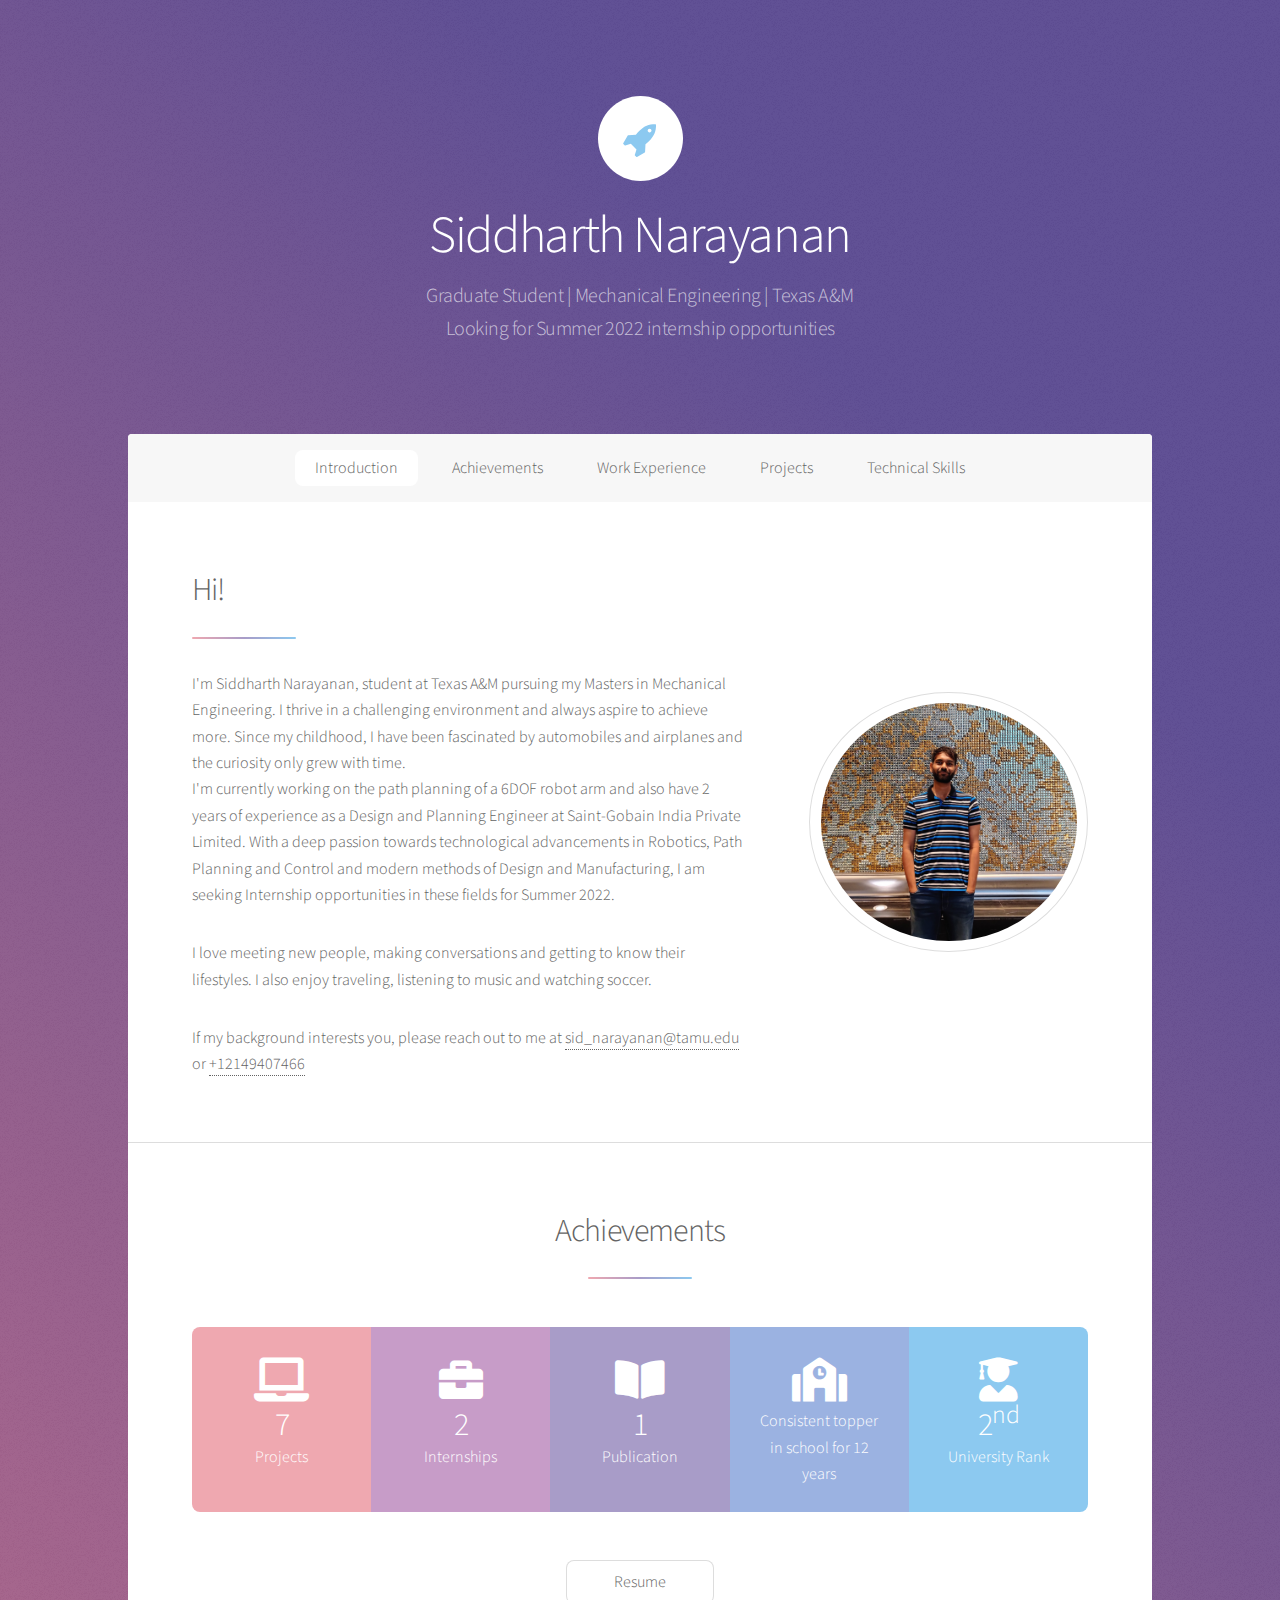
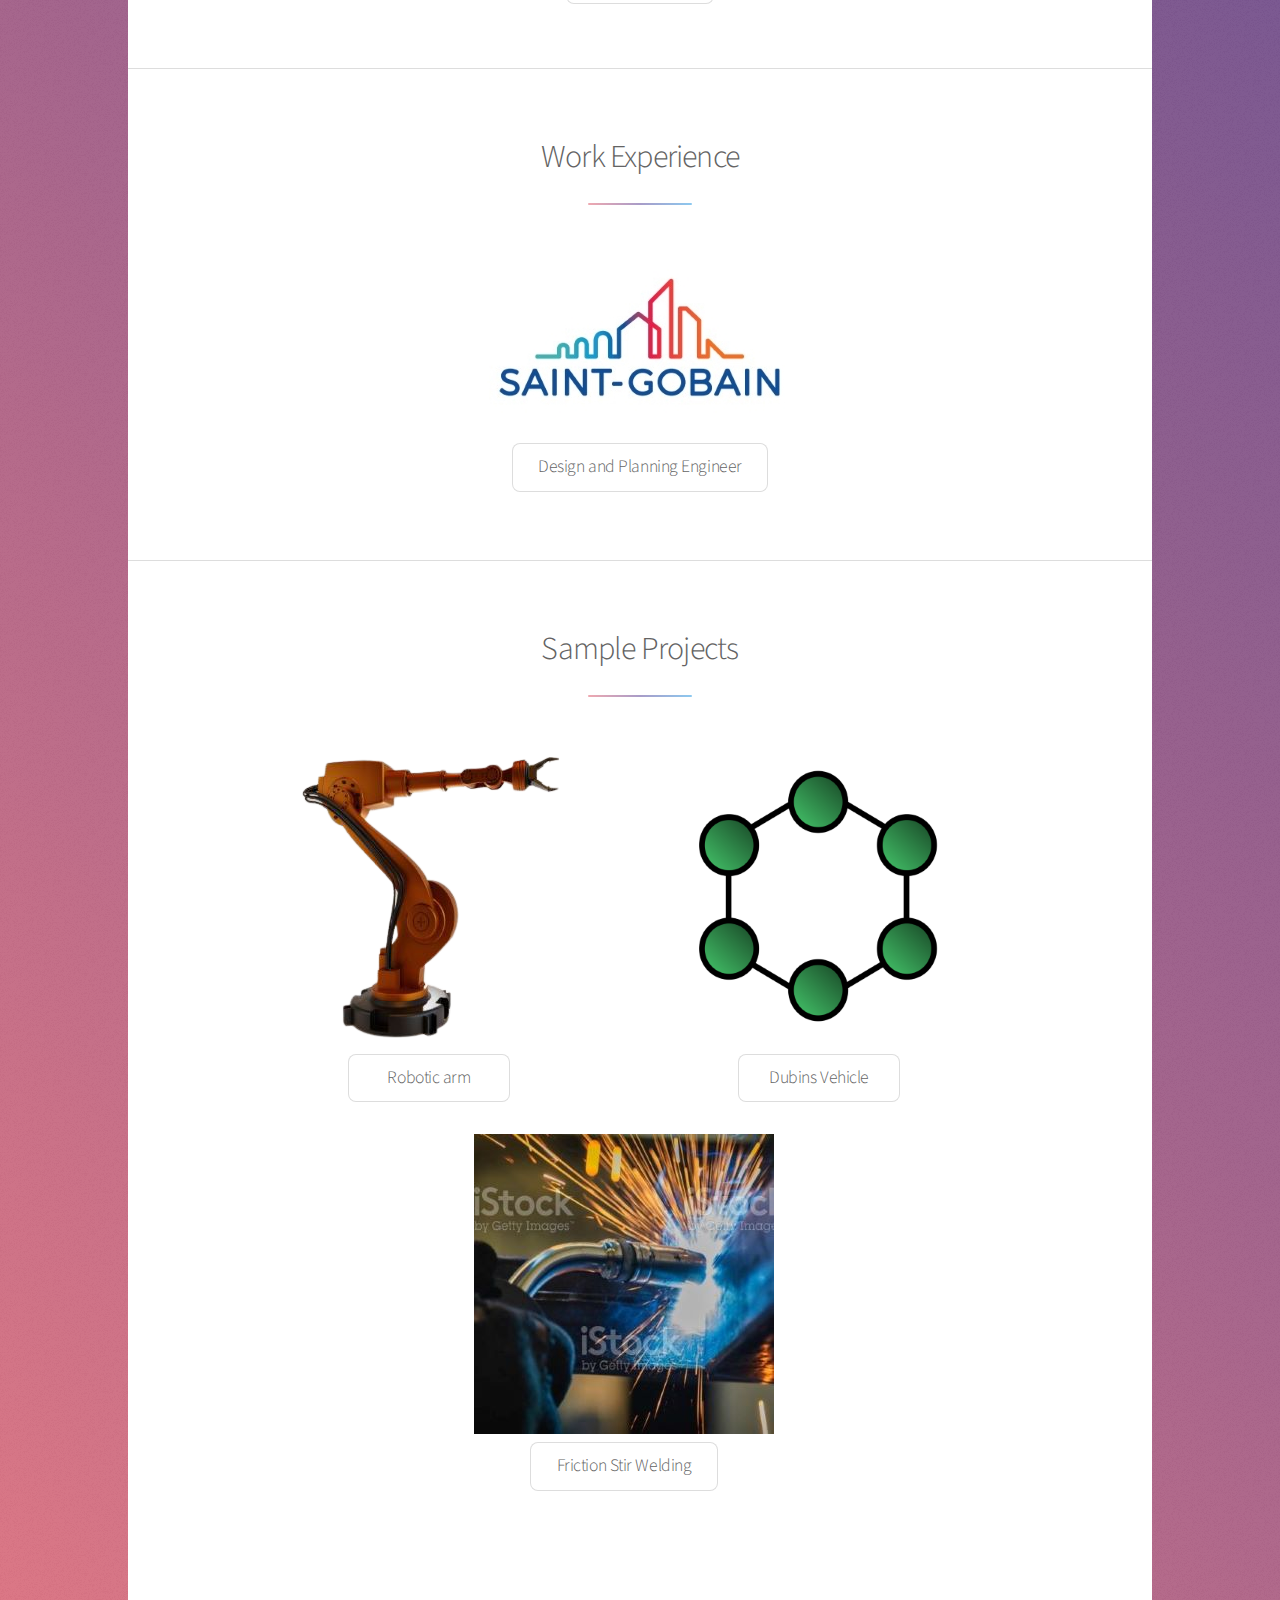
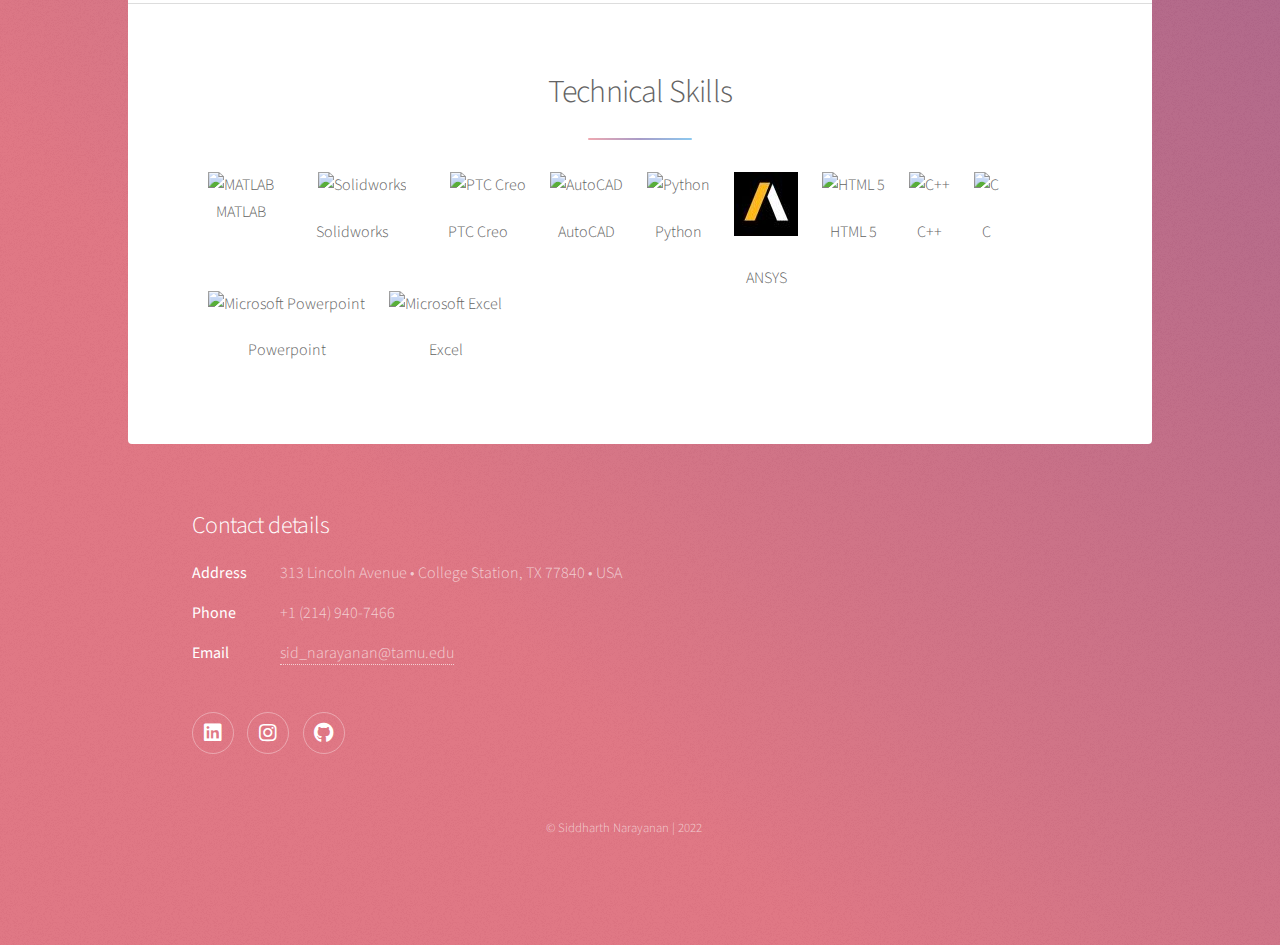
==== commit 068c7888: "Update index.html" ====
--- a/index.html
+++ b/index.html
@@ -125,7 +125,7 @@
 									<h2> Sample Projects</h2>
 							</header>
 							<div class="features">
-							<article style = "margin: 0px 45px 0px 100px" >
+							<article style = "margin: 0px 45px 0px 45px" >
 								
 								<img src="images/Robot.png" alt="Rob1.html"  />
 									<div class="columns">
@@ -256,4 +256,4 @@
 			<script src="assets/js/main.js"></script>
 
 	</body>
-</html>+</html>
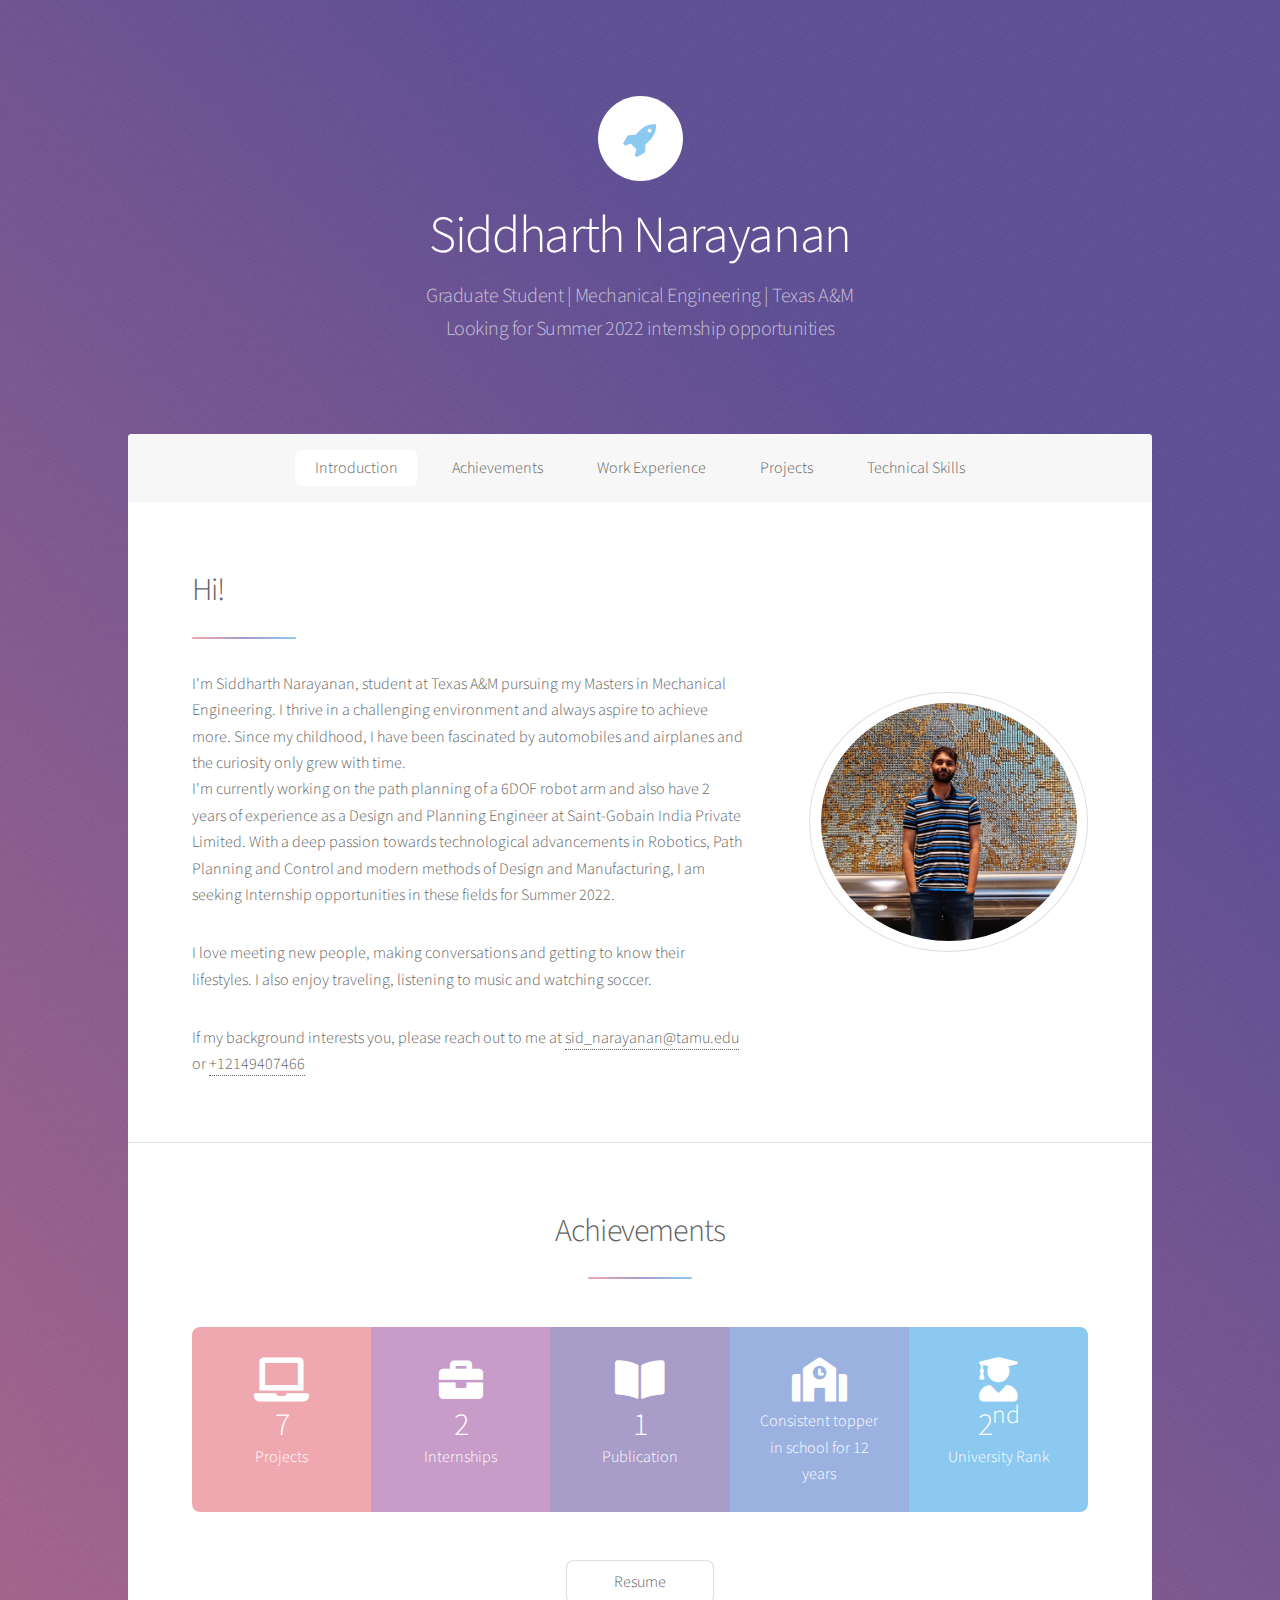
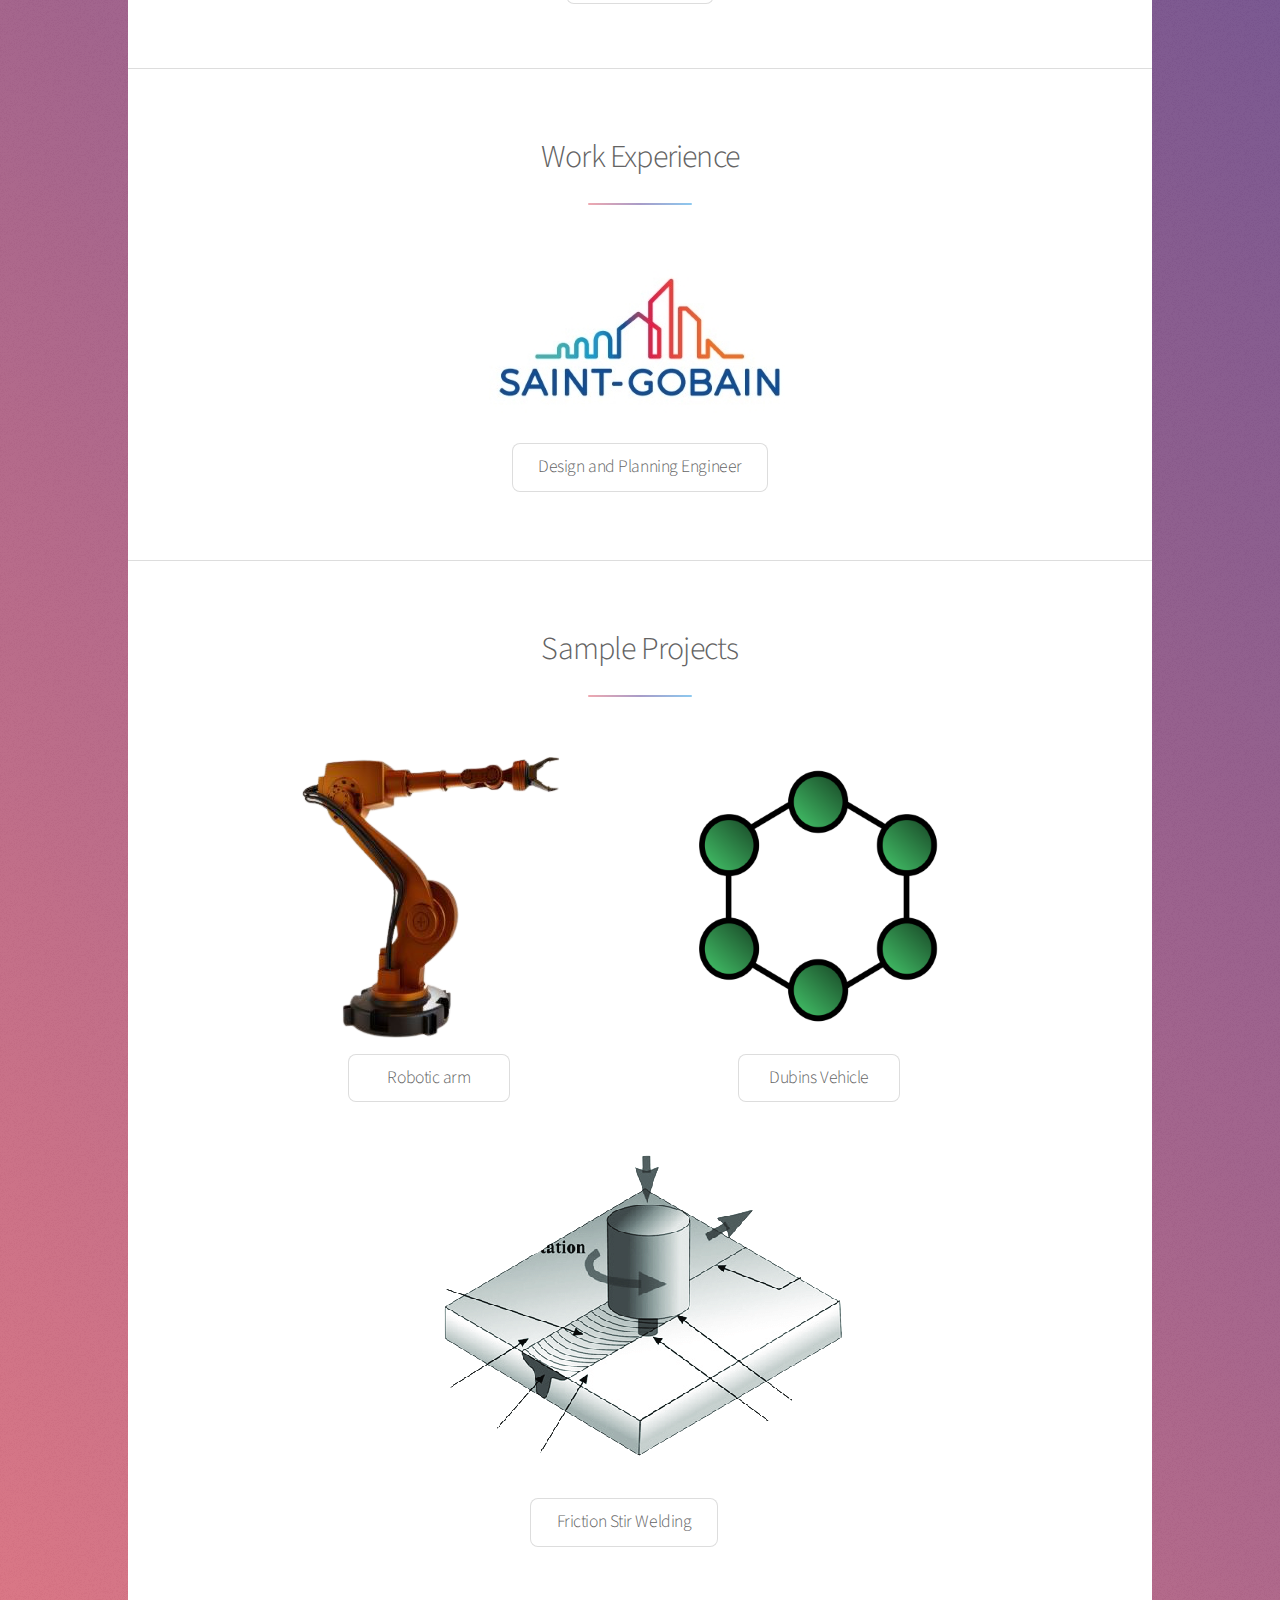
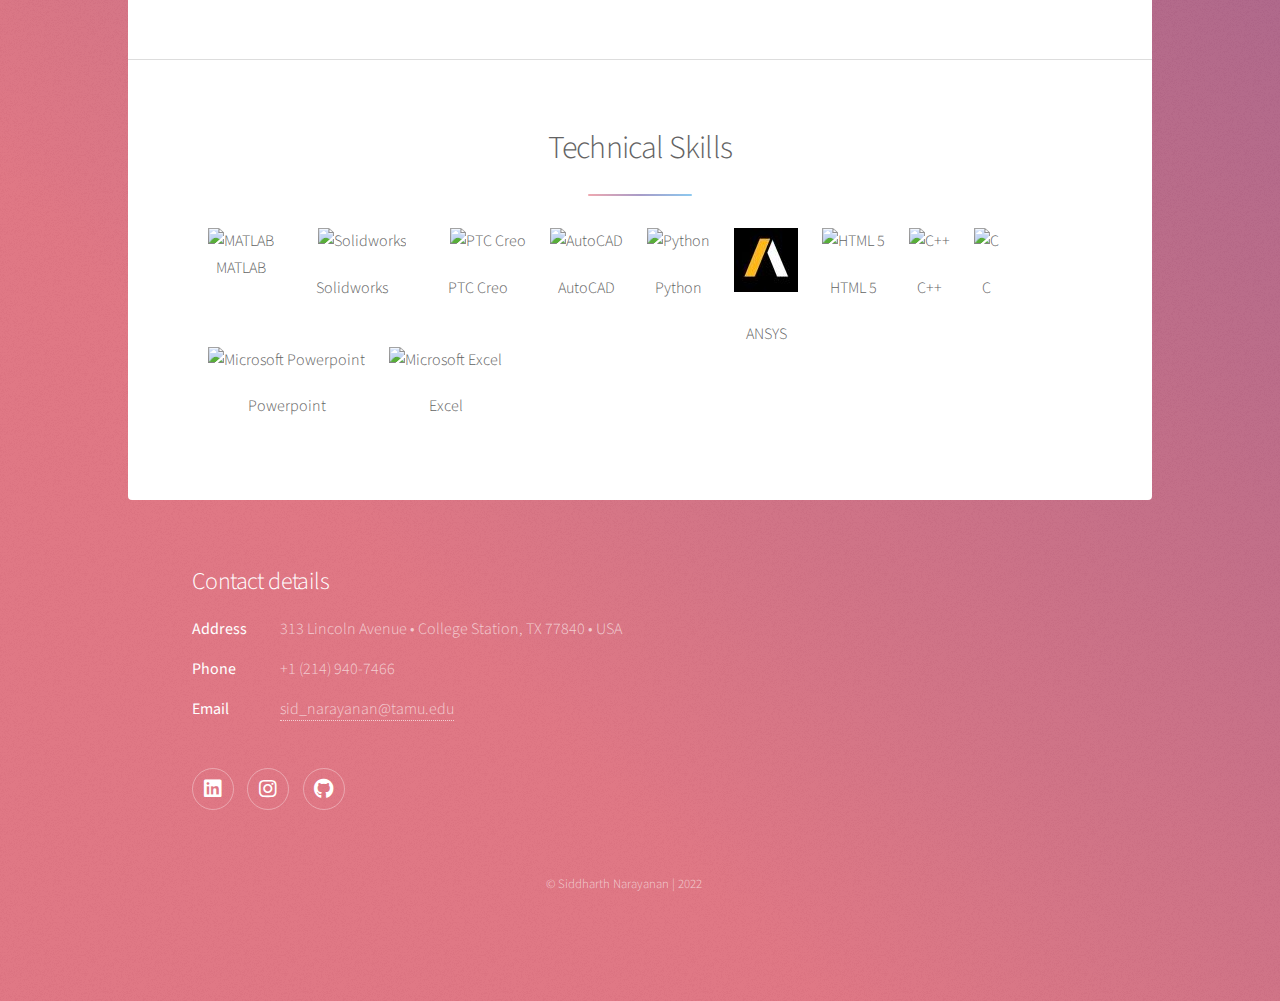
==== commit da00bc87: "Update index.html" ====
--- a/index.html
+++ b/index.html
@@ -145,7 +145,7 @@
 
 							<article style = "margin: 0px 45px 0px 45px">
 								
-								<img src="images/Fricstir.jpg" alt="fricstir.html"  />	
+								<img src="images/Fricstir.png" alt="fricstir.html"  />	
 									<div class="columns">
 										<h4><a href="fricstir.html" class ="button"> Friction Stir Welding</a></h4>
 										<p></p>
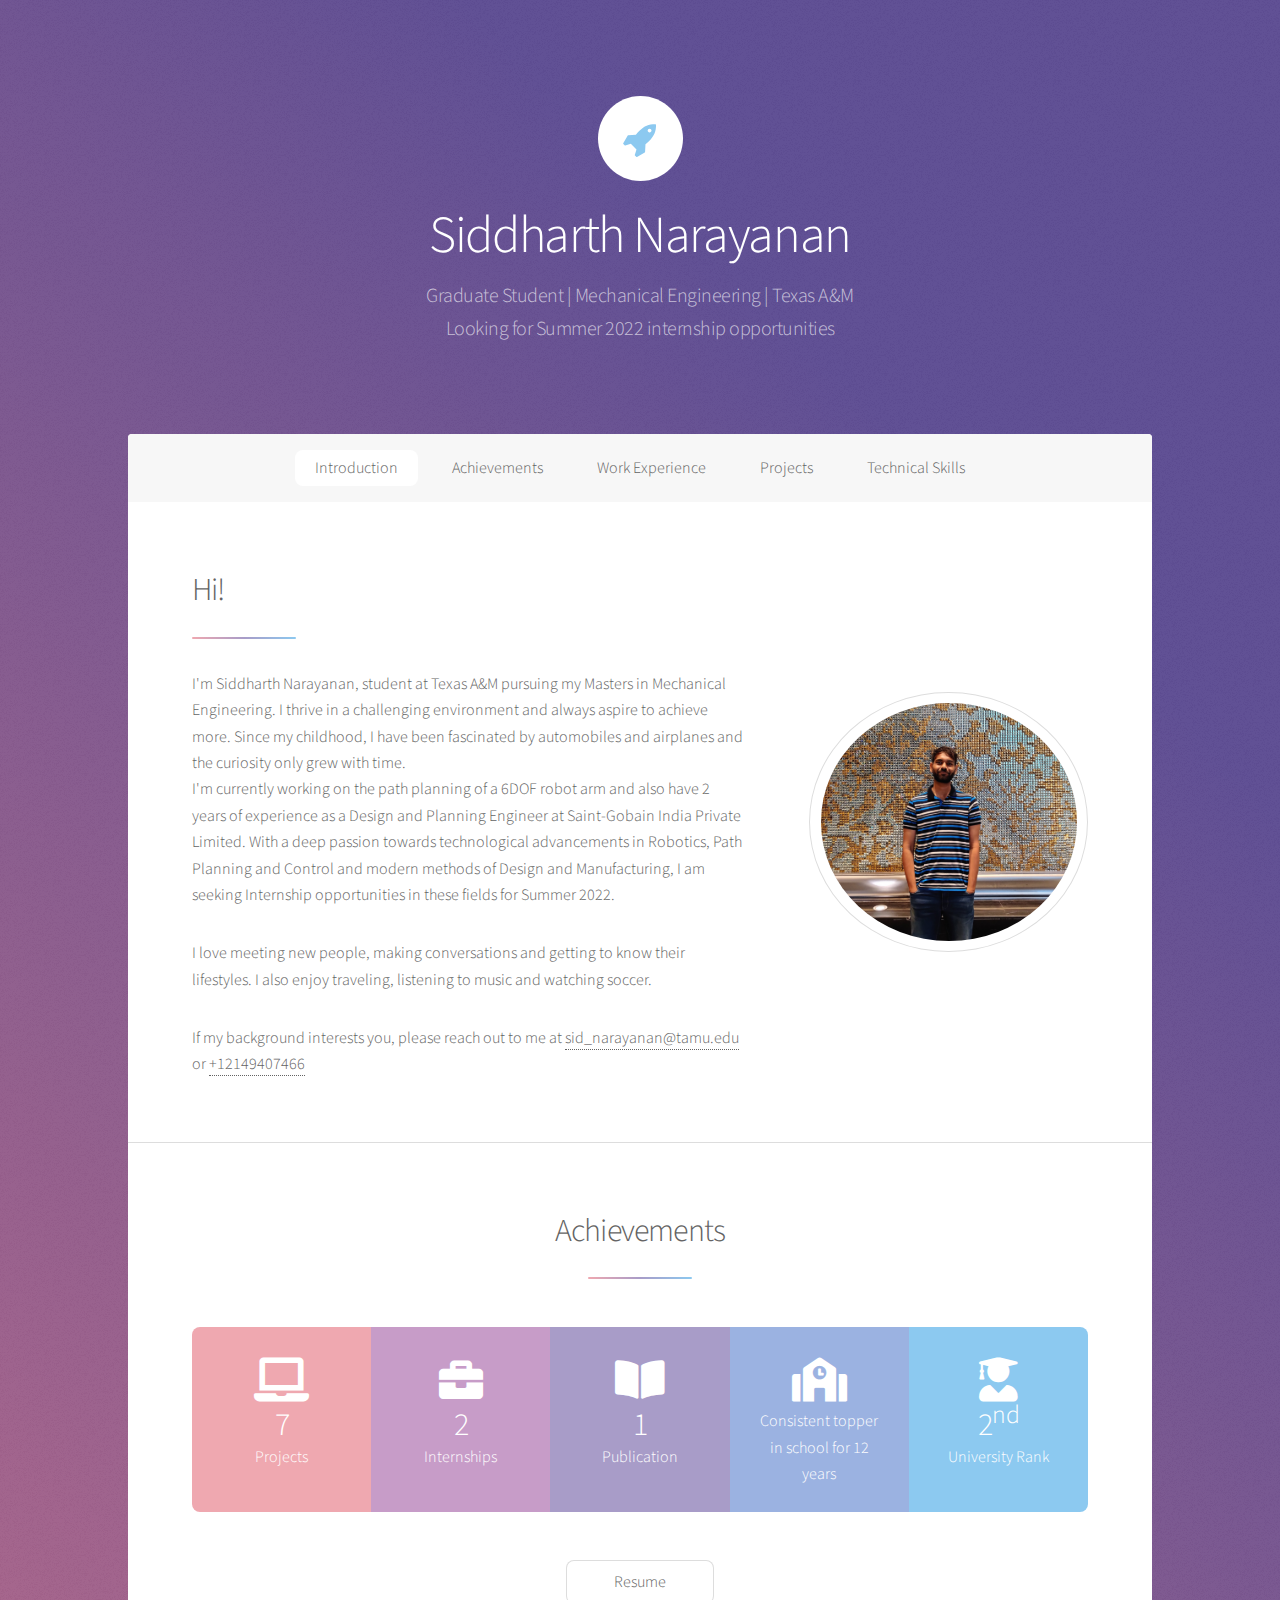
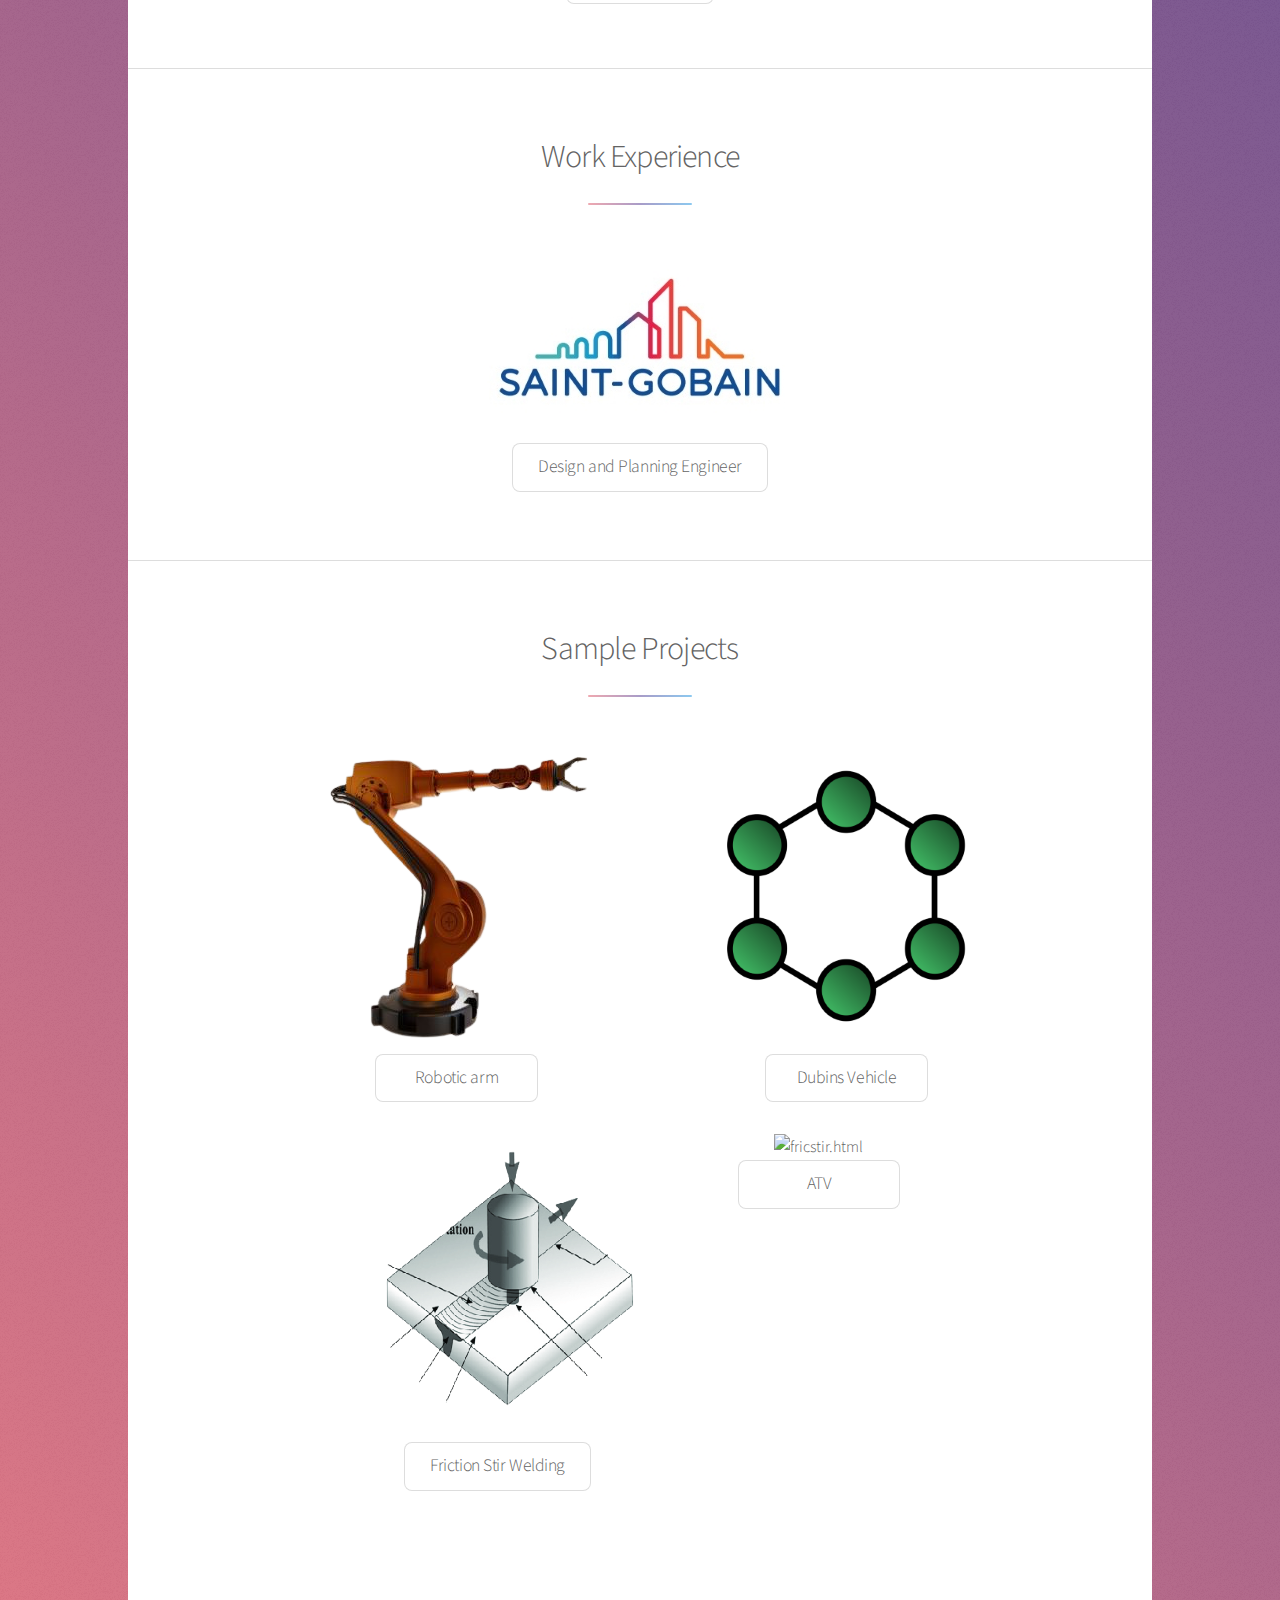
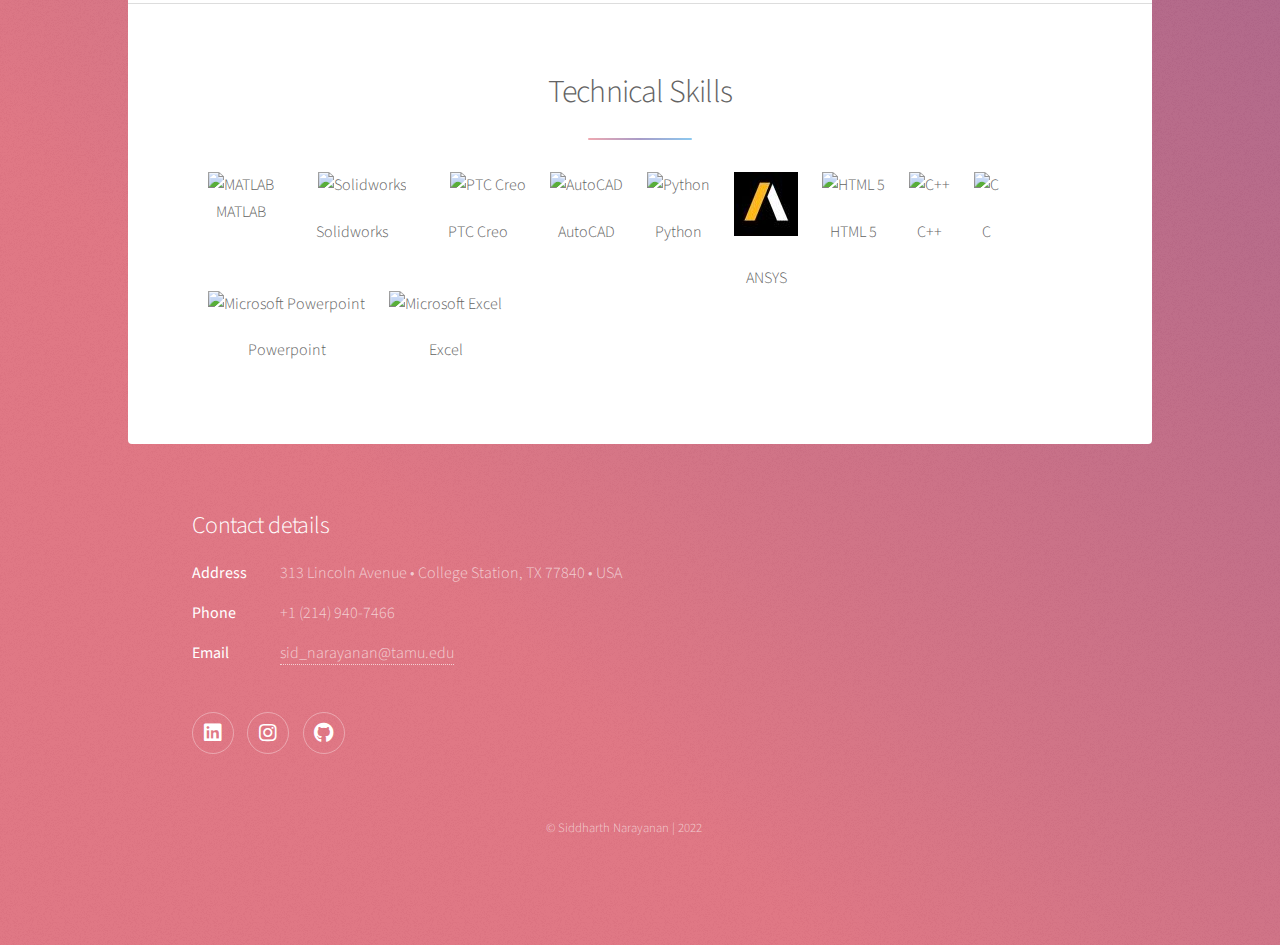
==== commit 6cdfe86b: "Add files via upload" ====
--- a/index.html
+++ b/index.html
@@ -125,7 +125,7 @@
 									<h2> Sample Projects</h2>
 							</header>
 							<div class="features">
-							<article style = "margin: 0px 45px 0px 45px" >
+							<article style = "margin: 0px 45px 0px 100px" >
 								
 								<img src="images/Robot.png" alt="Rob1.html"  />
 									<div class="columns">
@@ -148,6 +148,15 @@
 								<img src="images/Fricstir.png" alt="fricstir.html"  />	
 									<div class="columns">
 										<h4><a href="fricstir.html" class ="button"> Friction Stir Welding</a></h4>
+										<p></p>
+									</div>
+							</article>
+
+							<article style = "margin: 0px 45px 0px 45px">
+								
+								<img src="images/adroit.png" alt="fricstir.html"  />	
+									<div class="columns">
+										<h4><a href="adroit.html" class ="button"> ATV</a></h4>
 										<p></p>
 									</div>
 							</article>
@@ -256,4 +265,4 @@
 			<script src="assets/js/main.js"></script>
 
 	</body>
-</html>
+</html>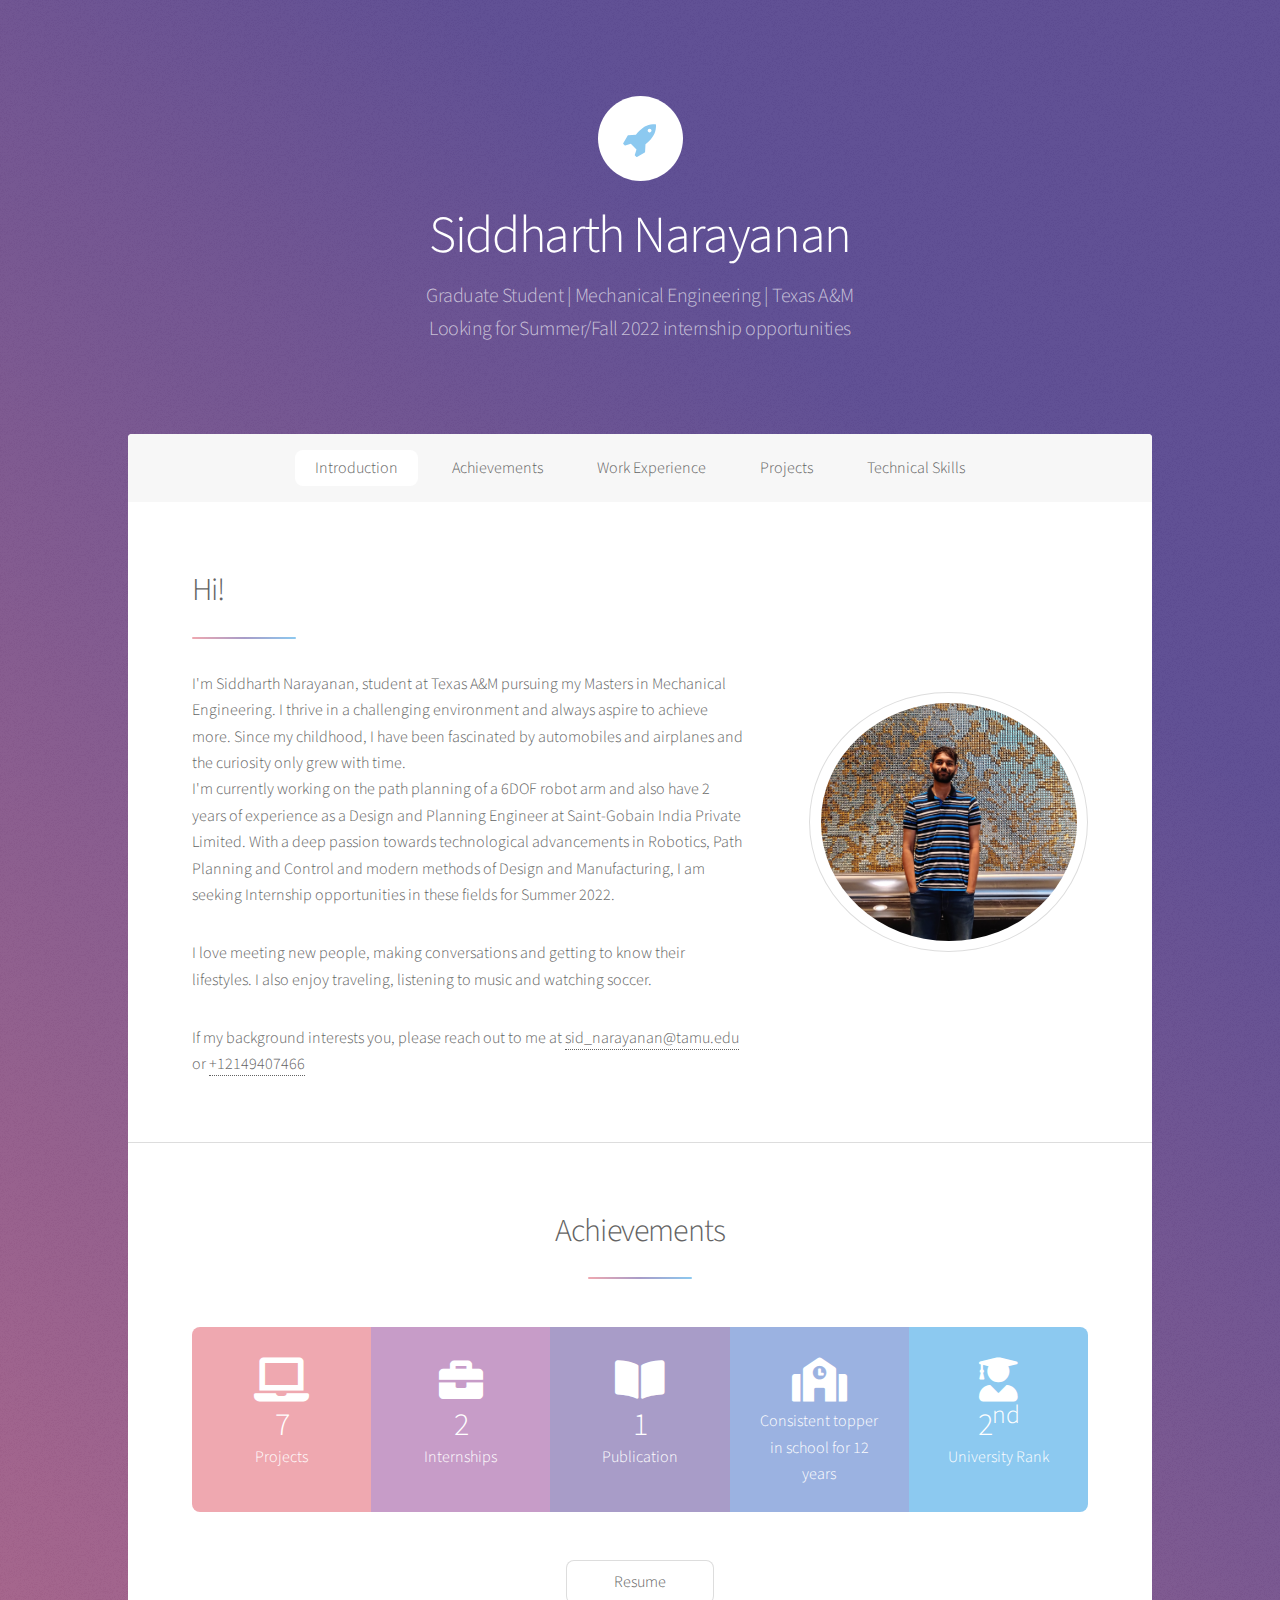
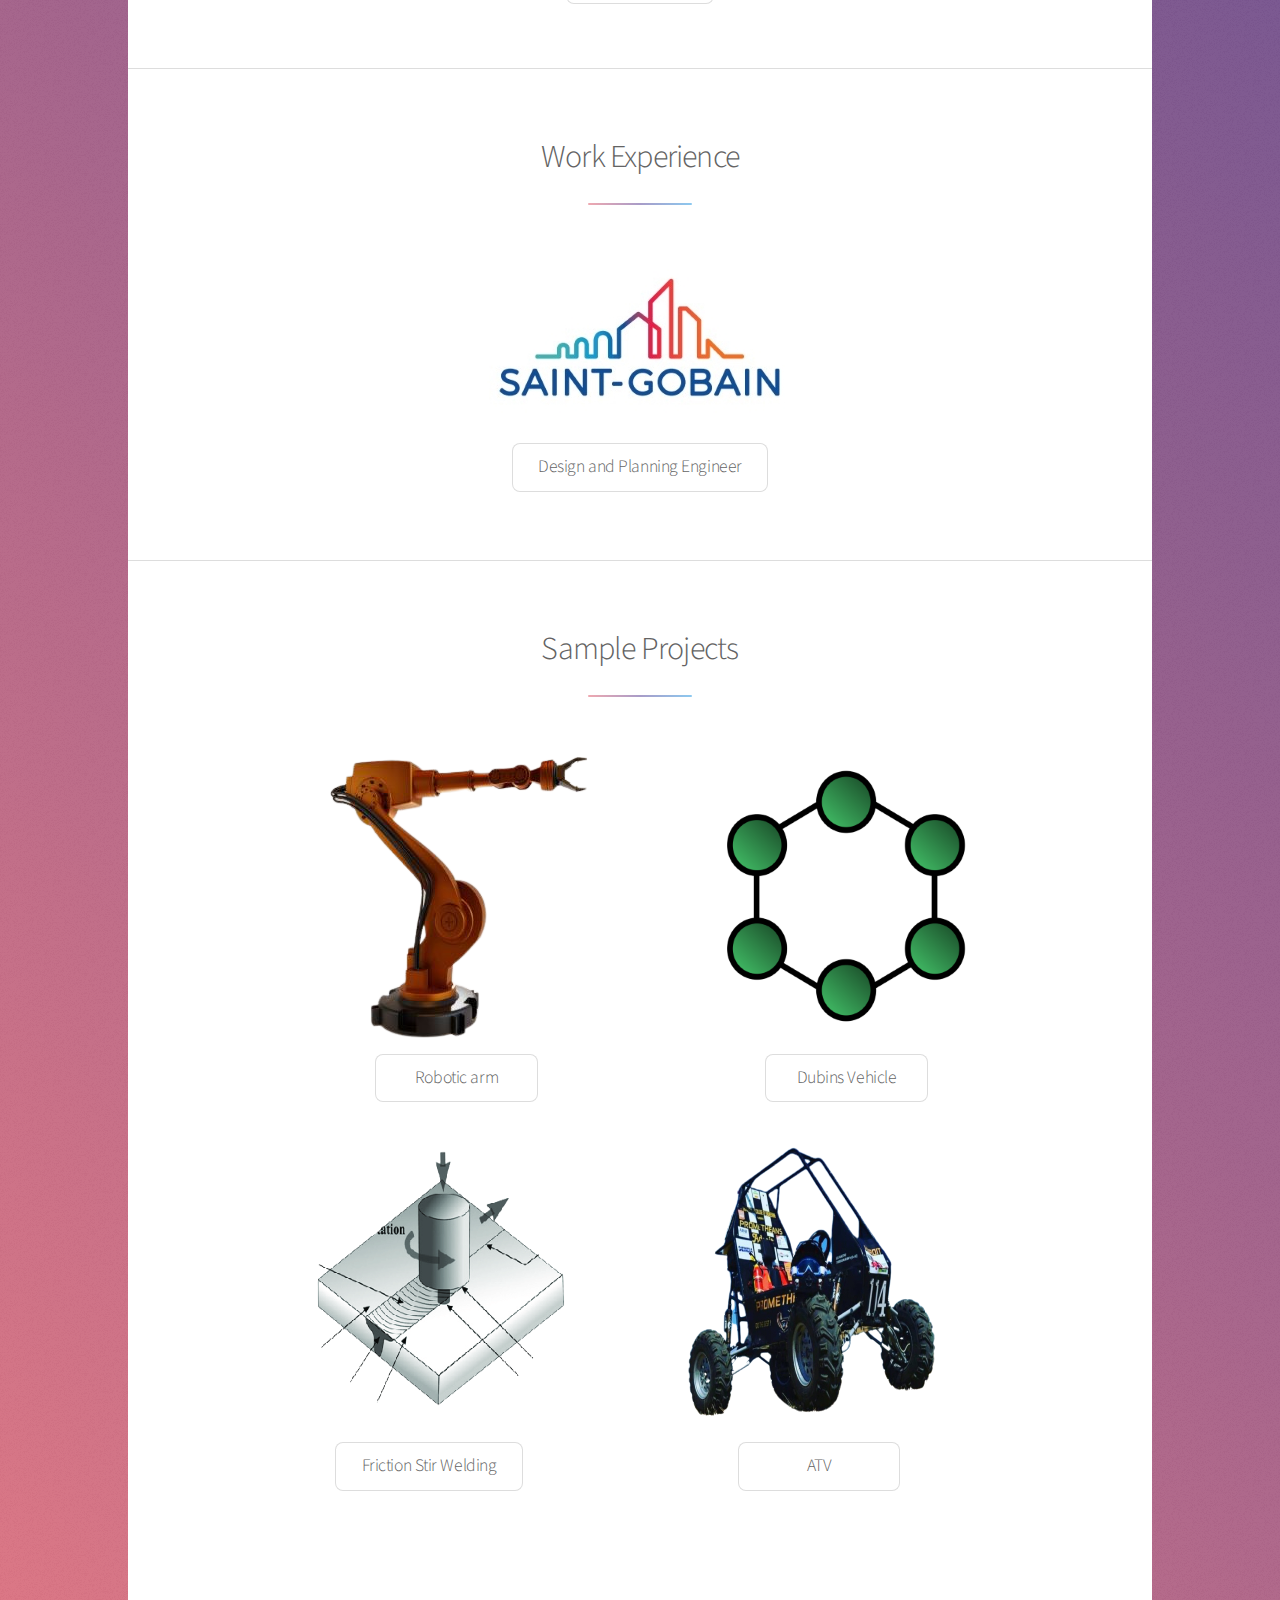
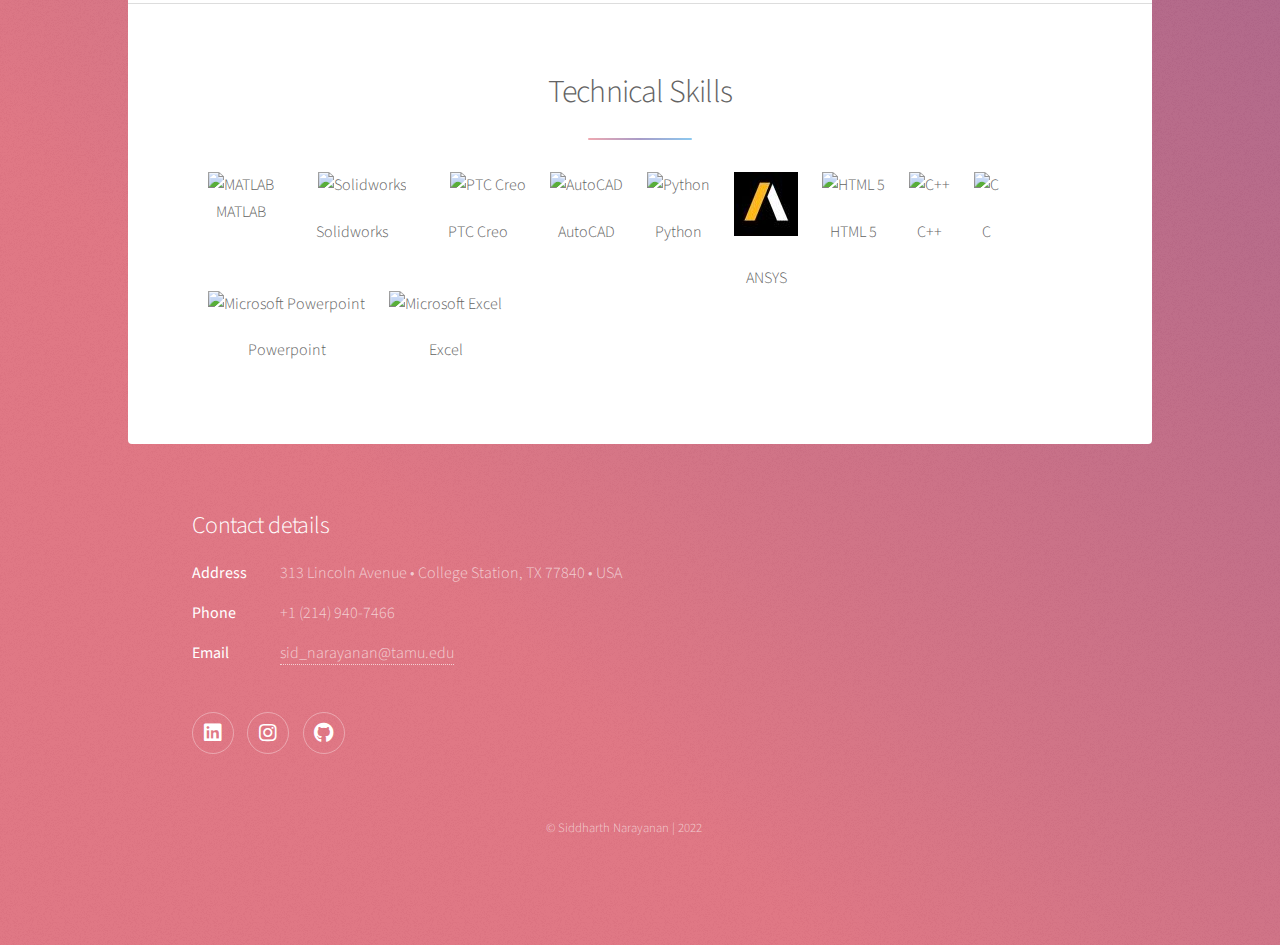
==== commit 80676a33: "First commit" ====
--- a/index.html
+++ b/index.html
@@ -22,7 +22,7 @@
 						<span class="logo"><img src="images/logo.svg" alt="" /></span>
 						<h1>Siddharth Narayanan</h1>
 						<p>Graduate Student | Mechanical Engineering | Texas A&M <br />
-						Looking for Summer 2022 internship opportunities</a></p>
+						Looking for Summer/Fall 2022 internship opportunities</a></p>
 					</header>
 
 				<!-- Nav -->
@@ -95,7 +95,7 @@
 								
 								<footer class="major">
 									<ul class="actions special">
-										<li><a href="https://drive.google.com/file/d/1MRCH_ECCJ4kxfR4cfVhWZgtIWSTdOeWS/view?usp=sharing" class="button">Resume</a></li>
+										<li><a href="Resume/Siddharth_Narayanan.pdf" class="button">Resume</a></li>
 									</ul>
 								</footer>
 							</section>
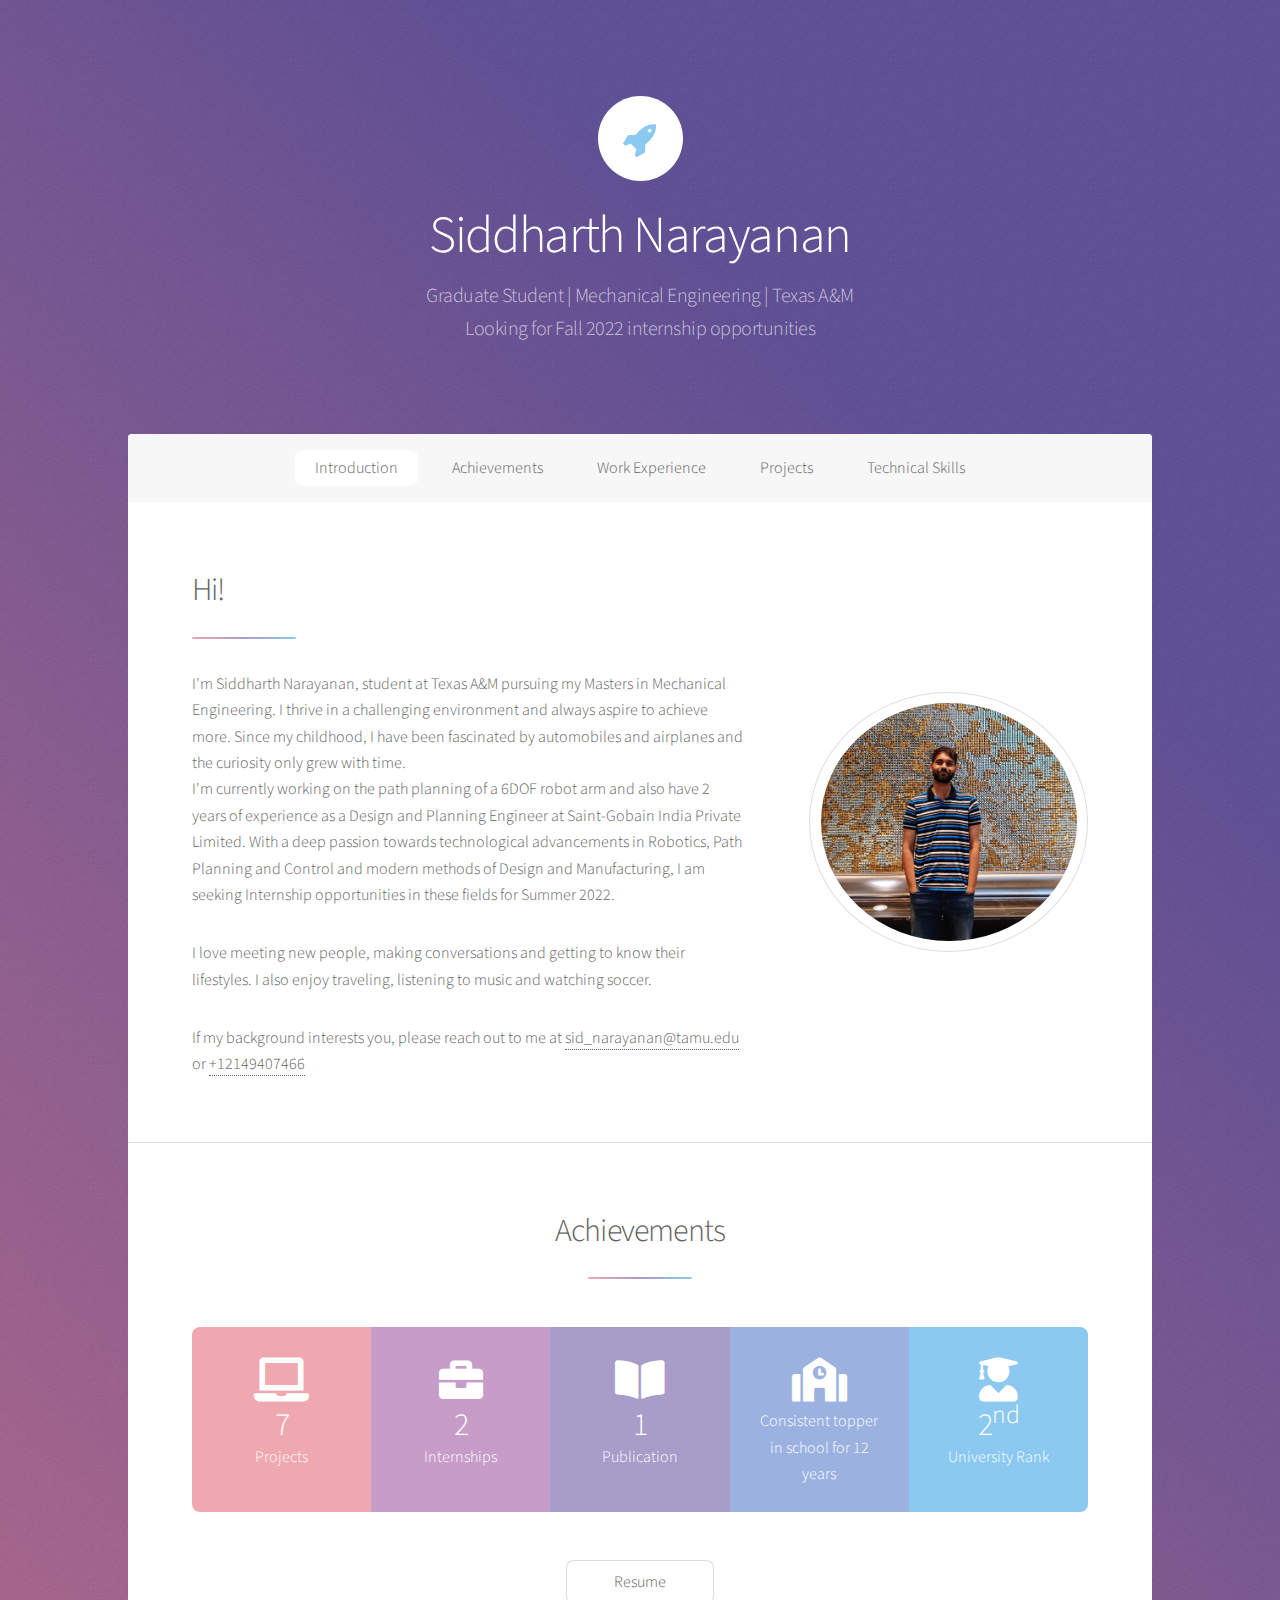
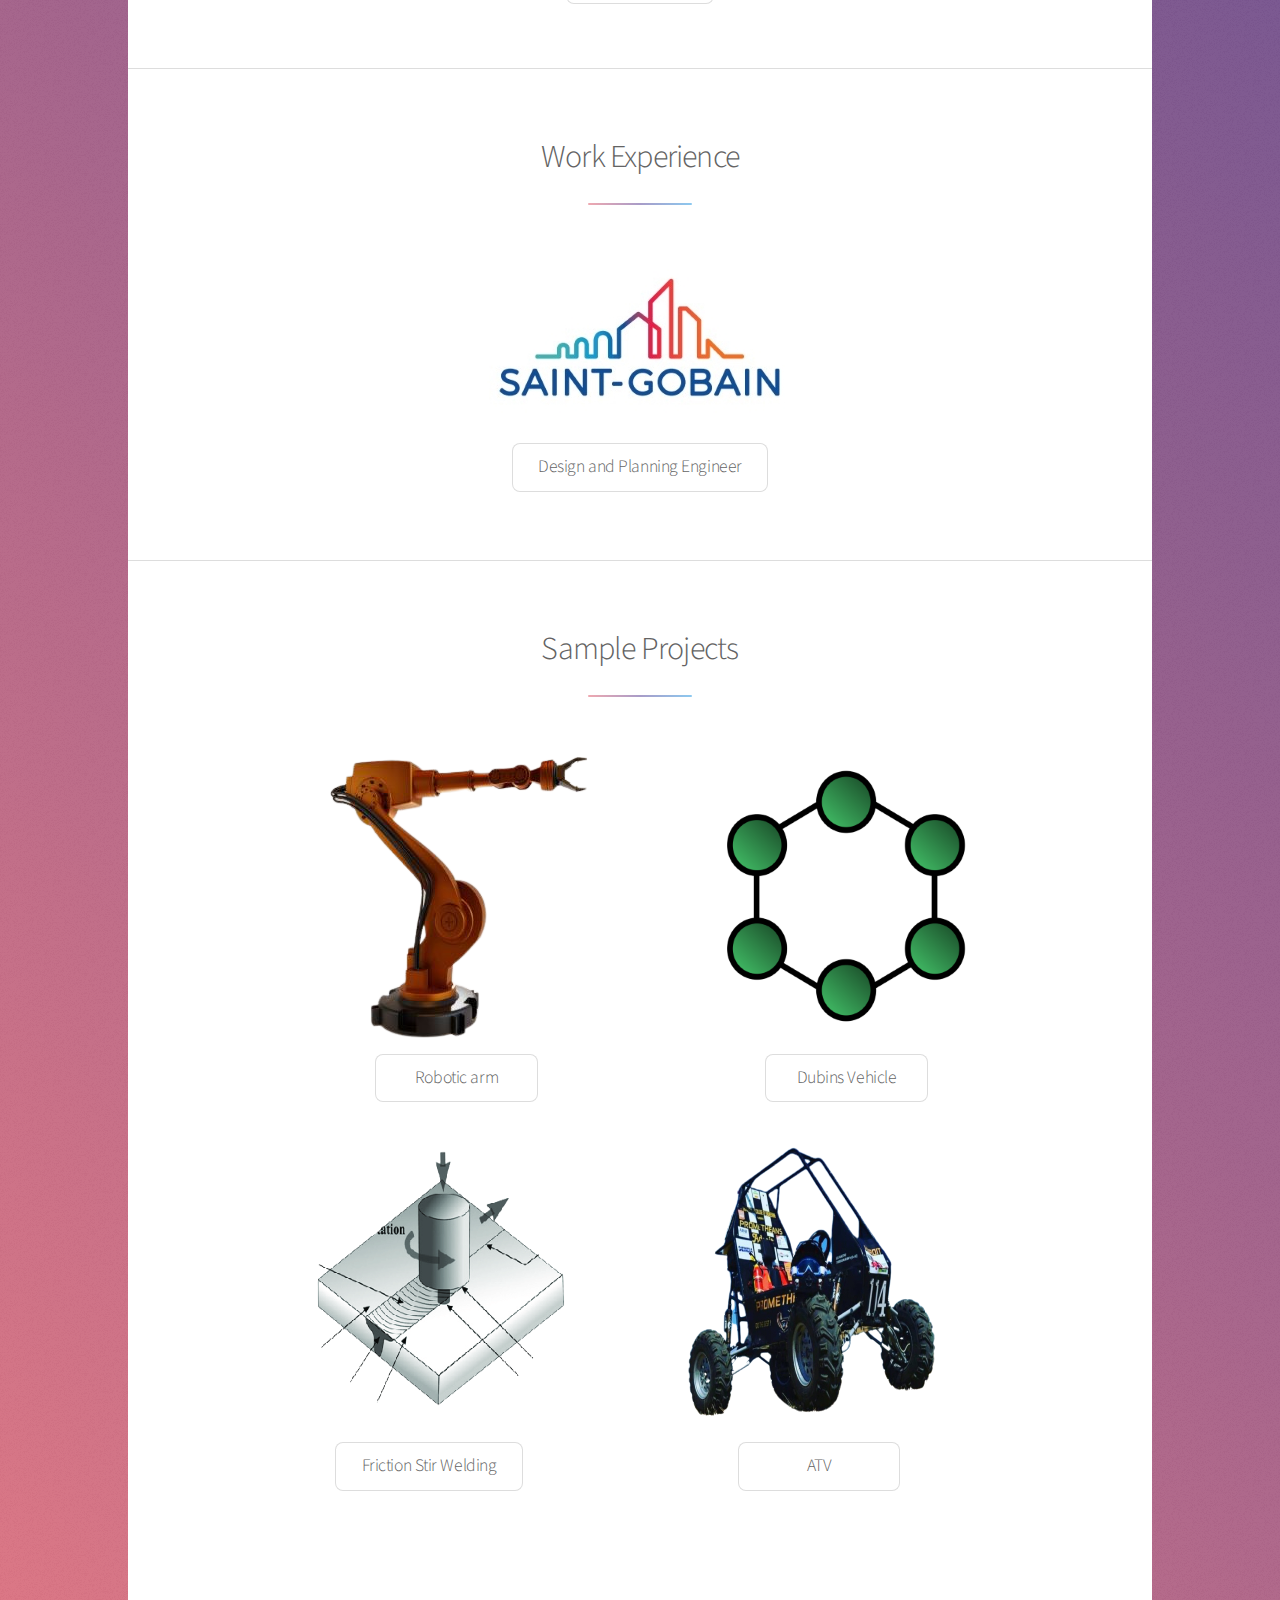
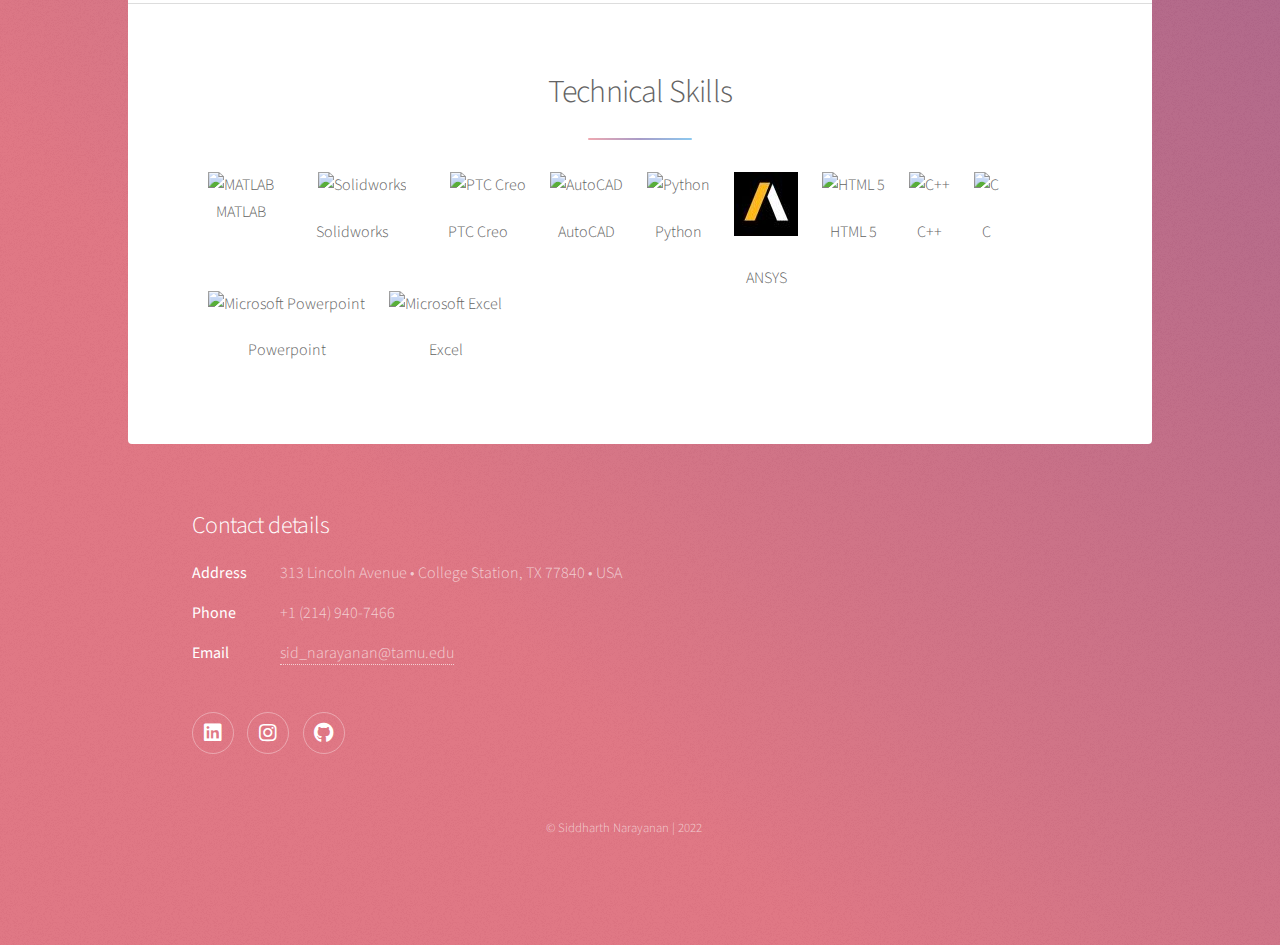
==== commit 9f60c205: "1_commit" ====
--- a/index.html
+++ b/index.html
@@ -22,7 +22,7 @@
 						<span class="logo"><img src="images/logo.svg" alt="" /></span>
 						<h1>Siddharth Narayanan</h1>
 						<p>Graduate Student | Mechanical Engineering | Texas A&M <br />
-						Looking for Summer/Fall 2022 internship opportunities</a></p>
+						Looking for Fall 2022 internship opportunities</a></p>
 					</header>
 
 				<!-- Nav -->
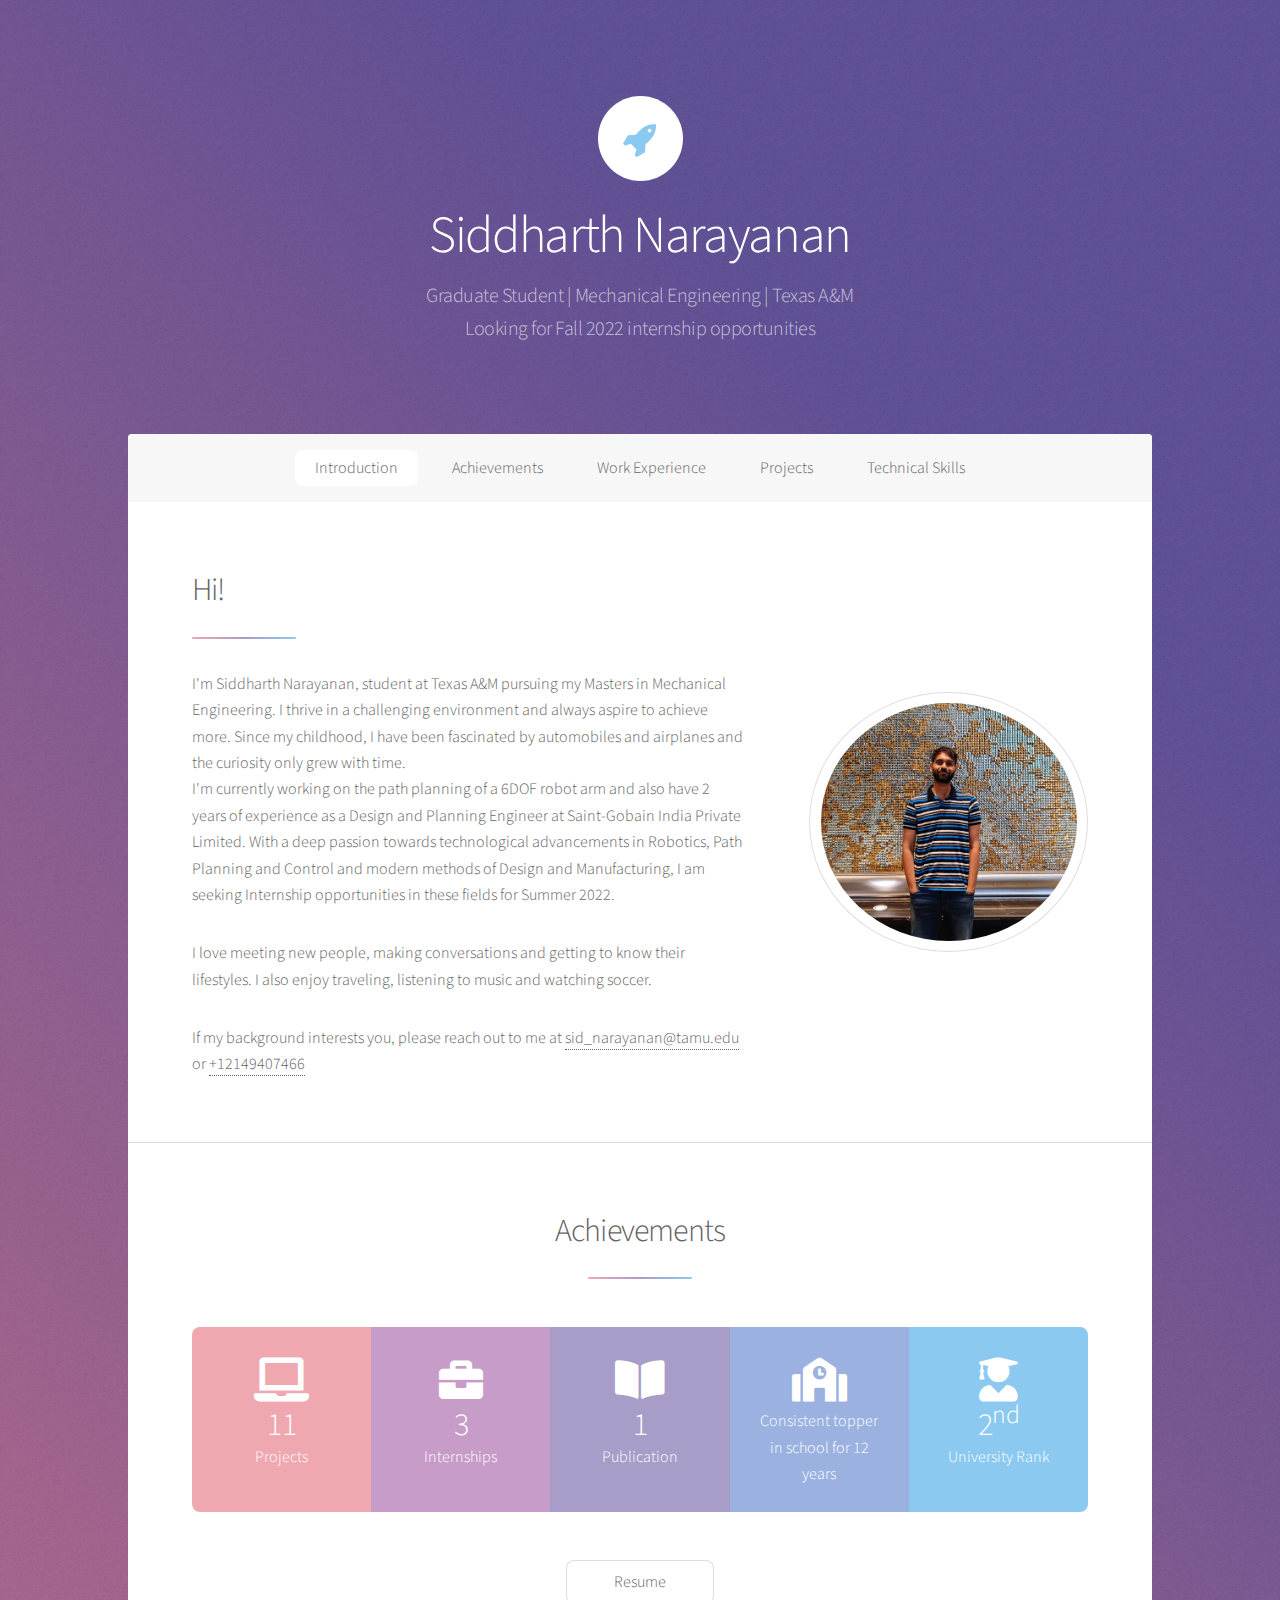
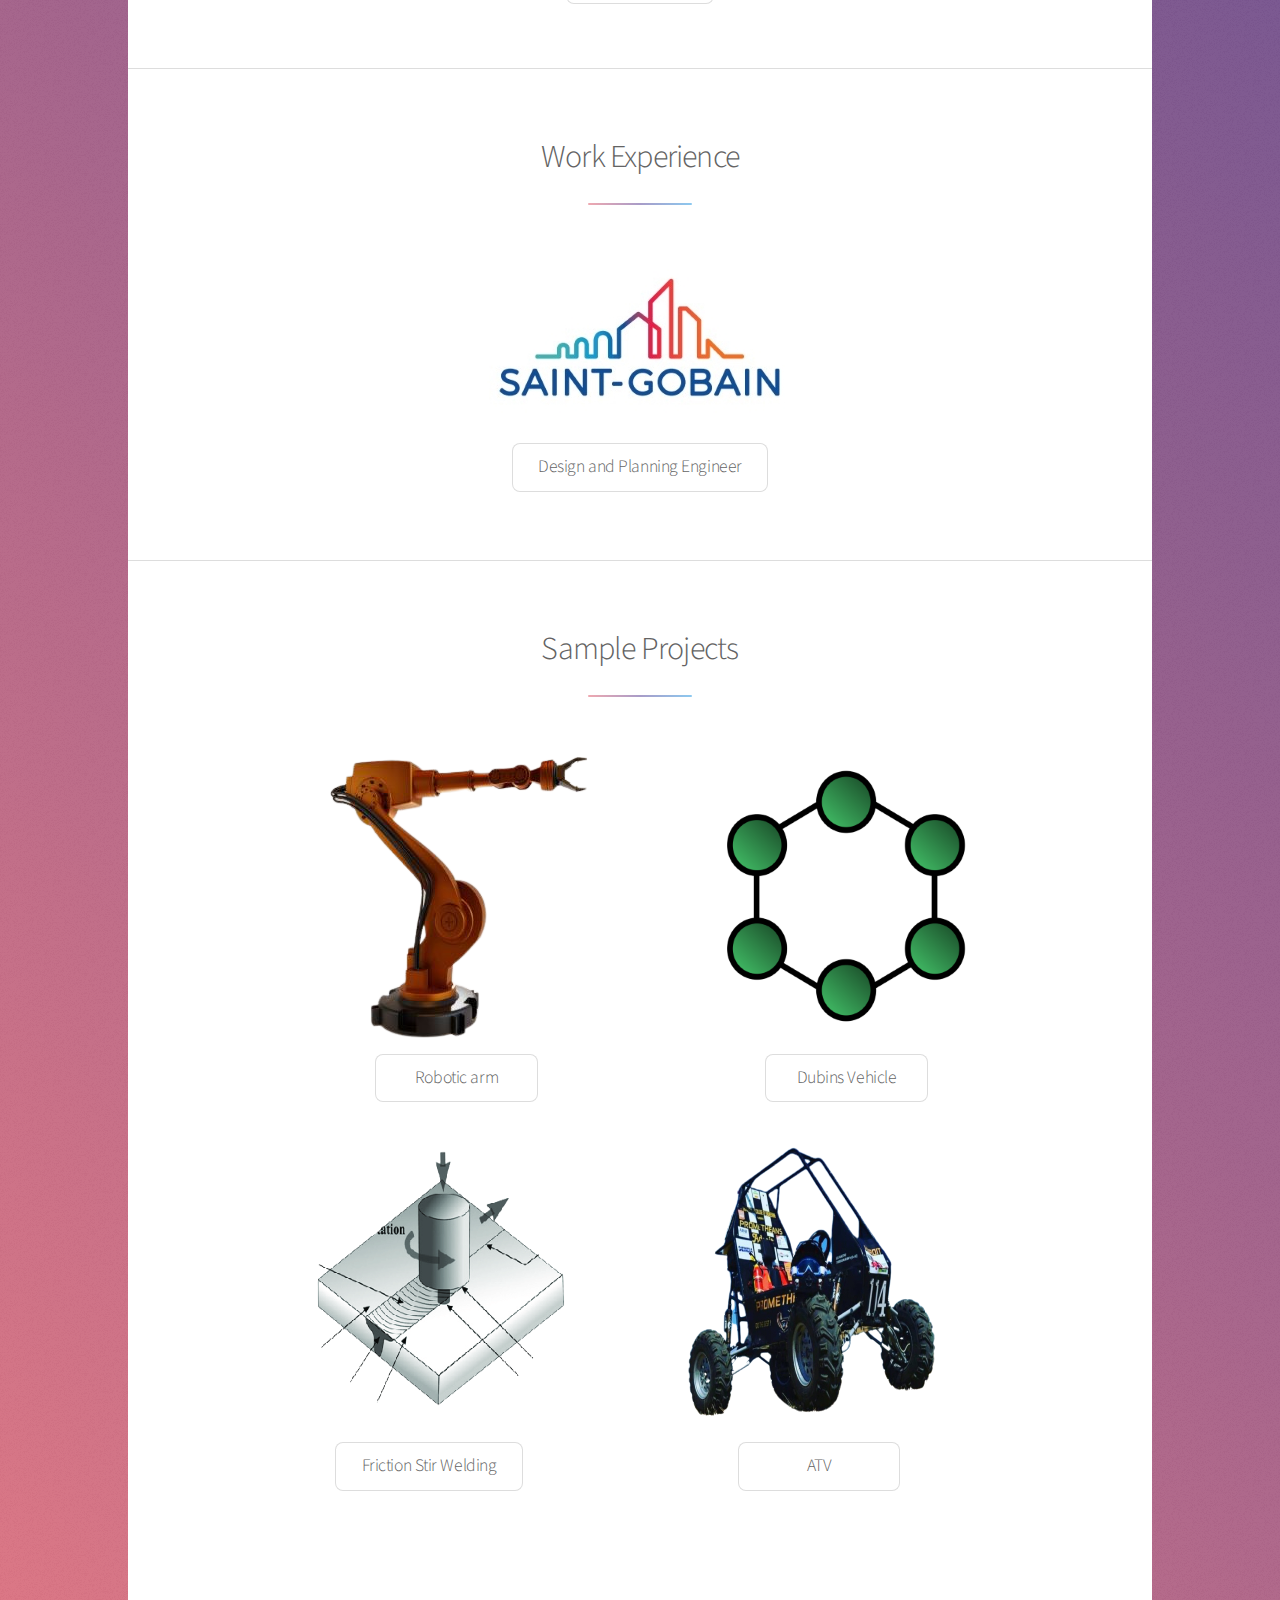
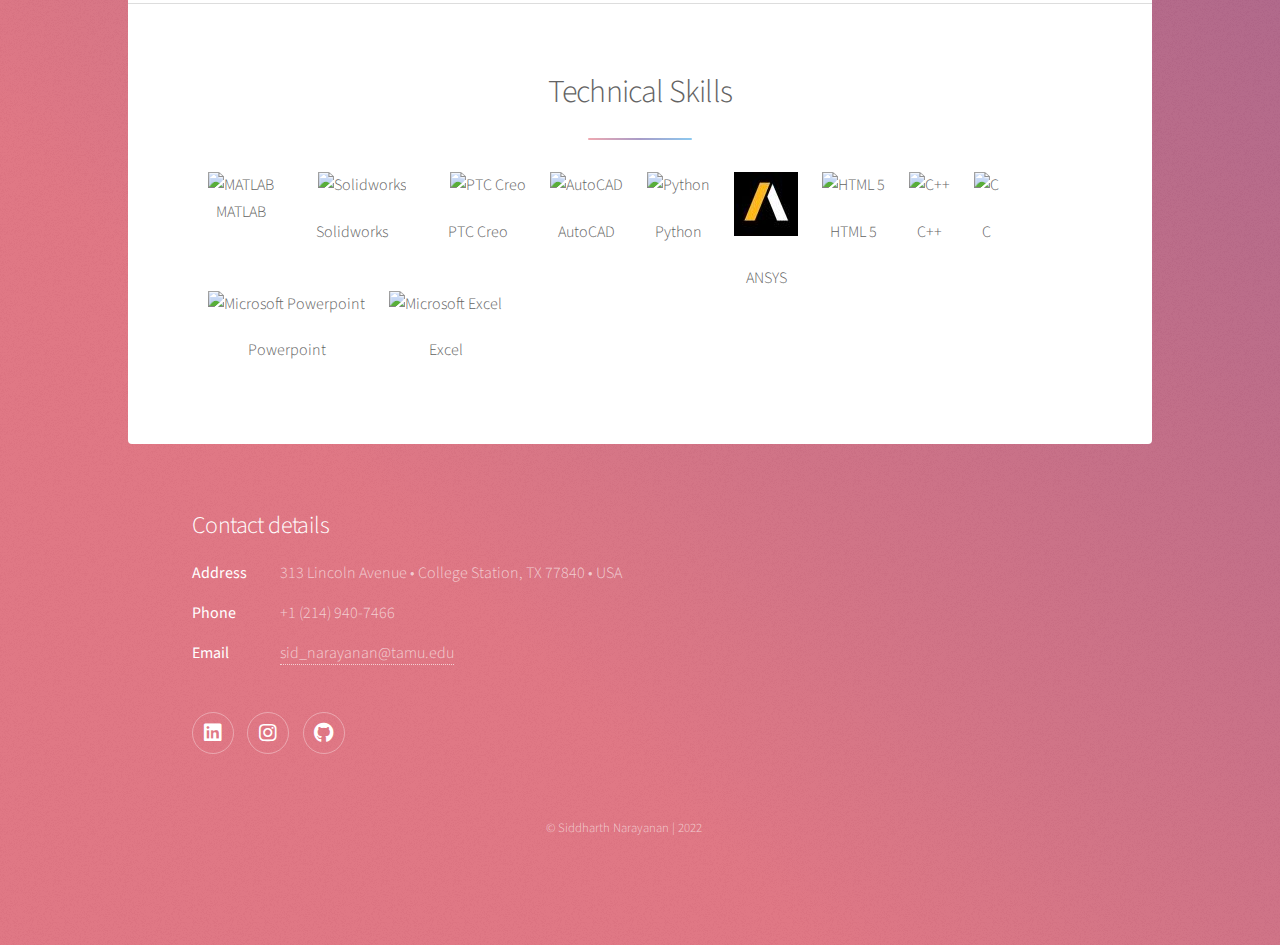
==== commit c090938f: "Committ" ====
--- a/index.html
+++ b/index.html
@@ -72,11 +72,11 @@
 								<ul class="statistics">
 									<li class="style1">
 										<span class="icon solid fa-laptop"></span>
-										<strong>7</strong> Projects
+										<strong>11</strong> Projects
 									</li>
 									<li class="style2">
 										<span class="icon solid fa-briefcase"></span>
-										<strong>2</strong> Internships
+										<strong>3</strong> Internships
 									</li>
 									<li class="style3">
 										<span class="icon solid fa-book-open"></span>
